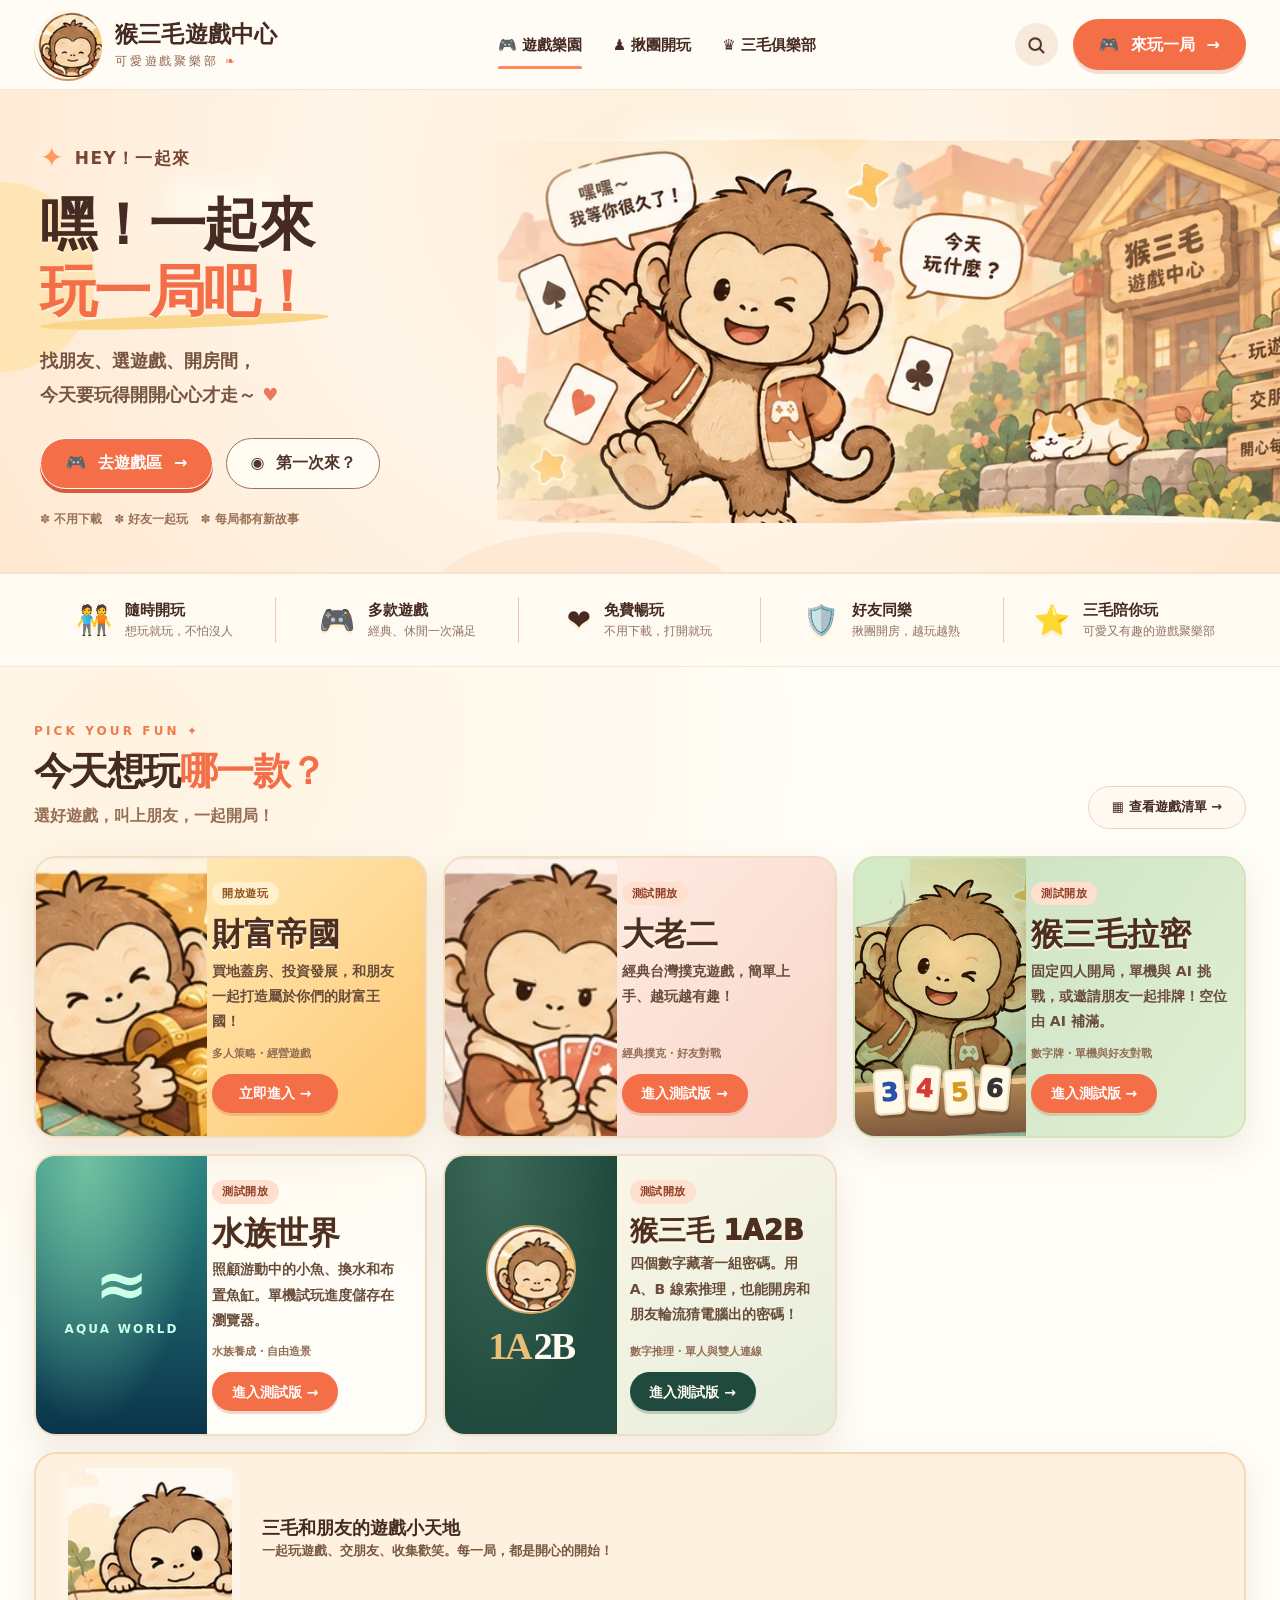
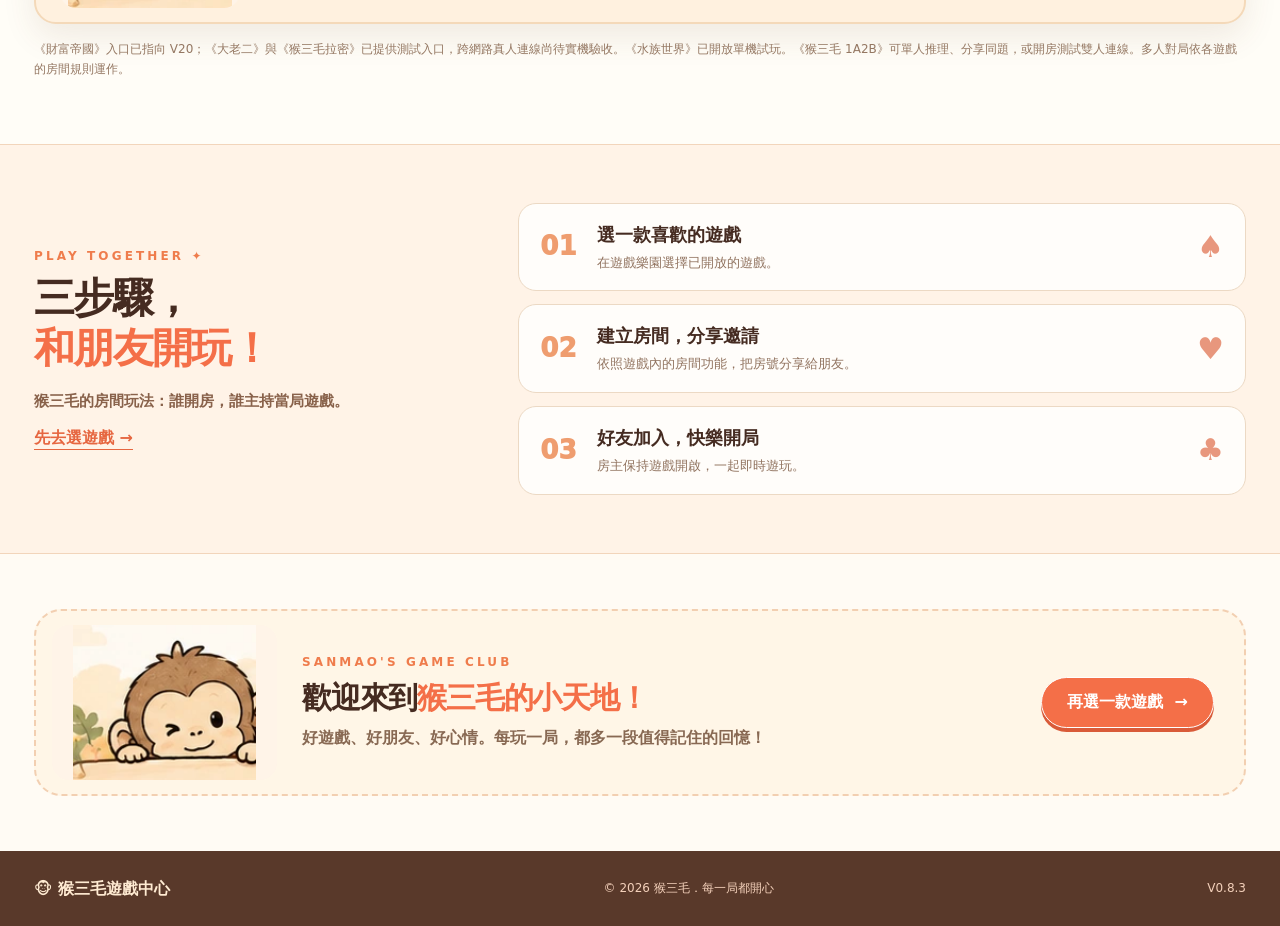
==== index.html @ 830554bf "Use one computer-generated puzzle for alternating 1A2B turns" ====
<!doctype html>
<html lang="zh-Hant">
<head>
<meta charset="utf-8">
<meta name="viewport" content="width=device-width, initial-scale=1, viewport-fit=cover">
<meta name="theme-color" content="#fff7eb">
<meta name="description" content="猴三毛遊戲中心：財富帝國、大老二、猴三毛拉密、水族世界、猴三毛 1A2B。選遊戲、揪朋友、開房間，一起玩得開心！">
<title>猴三毛遊戲中心｜嘿！一起來玩一局吧！</title>
<link rel="canonical" href="https://yiq1796.github.io/game-center/">
<meta property="og:type" content="website">
<meta property="og:title" content="猴三毛遊戲中心">
<meta property="og:description" content="猴三毛陪你玩財富帝國、大老二、拉密、水族世界和 1A2B。選遊戲、揪朋友、一起開玩！">
<meta name="application-name" content="猴三毛遊戲中心">
<!-- 猴三毛 V0.7.0：書籤、桌面捷徑與手機主畫面統一圖示 -->
<link rel="icon" href="./favicon.ico?v=070" sizes="any">
<link rel="icon" type="image/png" sizes="32x32" href="./assets/icons/favicon-32-v070.png">
<link rel="apple-touch-icon" sizes="180x180" href="./assets/icons/apple-touch-icon-v070.png">
<link rel="manifest" href="./site.webmanifest?v=070">
<meta name="apple-mobile-web-app-capable" content="yes">
<meta name="apple-mobile-web-app-title" content="猴三毛遊戲中心">
<meta name="mobile-web-app-capable" content="yes">
<link rel="stylesheet" href="./assets/site.css?v=083">


</head>
<body>
<a class="skip-link" href="#games">跳到遊戲區</a>
<header class="site-header" id="top">
  <div class="header-container">
    <a class="brand" href="#top" aria-label="猴三毛遊戲中心，回到頁首">
      <span class="brand-avatar"><img src="assets/mascot-logo.webp" alt="猴三毛微笑頭像" width="89" height="86"></span>
      <span class="brand-copy"><strong>猴三毛遊戲中心</strong><small>可愛遊戲聚樂部 <span aria-hidden="true">❧</span></small></span>
    </a>
    <nav class="main-nav" aria-label="主選單">
      <a class="nav-active" href="#games"><span aria-hidden="true">🎮</span> 遊戲樂園</a>
      <a href="#how"><span aria-hidden="true">♟</span> 揪團開玩</a>
      <a href="#club"><span aria-hidden="true">♛</span> 三毛俱樂部</a>
    </nav>
    <div class="header-actions">
      <button class="search-toggle" id="search-toggle" type="button" aria-label="搜尋遊戲" aria-expanded="false" aria-controls="search-panel"><svg viewBox="0 0 24 24" width="20" height="20" fill="none" stroke="currentColor" stroke-width="2.5" stroke-linecap="round"><circle cx="11" cy="11" r="7"/><path d="m16 16 5 5"/></svg></button>
      <a class="cta cta-header" href="#games"><span aria-hidden="true">🎮</span> 來玩一局 <span aria-hidden="true">→</span></a>
    </div>
  </div>
  <div id="search-panel" class="search-panel" hidden><label for="game-search">想找哪一款遊戲？</label><input id="game-search" type="search" placeholder="搜尋遊戲名稱，例如水族世界…" autocomplete="off"><button id="search-clear" type="button">清除</button></div>
</header>
<main>
  <section class="hero" aria-labelledby="hero-title">
    <div class="hero-cloud cloud-left" aria-hidden="true"></div><div class="hero-cloud cloud-right" aria-hidden="true"></div>
    <div class="page-container hero-inner">
      <div class="hero-copy">
        <p class="hero-eyebrow"><span class="hey-rays" aria-hidden="true">✦</span> HEY！一起來</p>
        <h1 id="hero-title">嘿！一起來<br><span>玩一局吧！</span></h1>
        <p class="hero-description">找朋友、選遊戲、開房間，<br>今天要玩得開開心心才走～ <span aria-hidden="true">♥</span></p>
        <div class="hero-buttons"><a class="cta cta-primary" href="#games"><span aria-hidden="true">🎮</span> 去遊戲區 <span aria-hidden="true">→</span></a><a class="cta cta-secondary" href="#how"><span aria-hidden="true">◉</span> 第一次來？</a></div>
        <p class="hero-note">✽ 不用下載　✽ 好友一起玩　✽ 每局都有新故事</p>
      </div>
      <div class="hero-art"><img src="assets/hero-clubhouse.webp" alt="猴三毛穿著自然的休閒外套，開心揮手邀請朋友玩遊戲；身旁有撲克牌、溫暖的遊戲村莊與貓咪" width="952" height="430" fetchpriority="high"></div>
    </div>
  </section>
  <section class="features" aria-label="猴三毛遊戲中心特色"><div class="page-container features-grid">
    <div class="feature"><span class="feature-icon">🧑‍🤝‍🧑</span><div><strong>隨時開玩</strong><small>想玩就玩，不怕沒人</small></div></div>
    <div class="feature"><span class="feature-icon">🎮</span><div><strong>多款遊戲</strong><small>經典、休閒一次滿足</small></div></div>
    <div class="feature"><span class="feature-icon">❤️</span><div><strong>免費暢玩</strong><small>不用下載，打開就玩</small></div></div>
    <div class="feature"><span class="feature-icon">🛡️</span><div><strong>好友同樂</strong><small>揪團開房，越玩越熟</small></div></div>
    <div class="feature"><span class="feature-icon">⭐</span><div><strong>三毛陪你玩</strong><small>可愛又有趣的遊戲聚樂部</small></div></div>
  </div></section>
  <section class="games-section" id="games" aria-labelledby="games-title"><div class="page-container">
    <div class="section-title-row"><div><p class="section-eyebrow">PICK YOUR FUN <span aria-hidden="true">✦</span></p><h2 id="games-title">今天想玩<span>哪一款？</span></h2><p class="section-caption">選好遊戲，叫上朋友，一起開局！</p></div><a class="outline-link" href="#game-list">▦ 查看遊戲清單 <span aria-hidden="true">→</span></a></div>
    <div class="game-grid" id="game-list" aria-live="polite"><p class="load-message">正在準備三毛的遊戲清單…</p></div>
    <p class="game-disclaimer">《財富帝國》入口已指向 V20；《大老二》與《猴三毛拉密》已提供測試入口，跨網路真人連線尚待實機驗收。《水族世界》已開放單機試玩。《猴三毛 1A2B》可單人推理、分享同題，或開房測試雙人連線。多人對局依各遊戲的房間規則運作。</p>
  </div></section>
  <section class="how-section" id="how" aria-labelledby="how-title"><div class="page-container how-wrap">
    <div class="how-lead"><p class="section-eyebrow">PLAY TOGETHER ✦</p><h2 id="how-title">三步驟，<br><span>和朋友開玩！</span></h2><p>猴三毛的房間玩法：誰開房，誰主持當局遊戲。</p><a class="text-link" href="#games">先去選遊戲 →</a></div>
    <ol class="steps"><li><span class="step-num">01</span><div><strong>選一款喜歡的遊戲</strong><p>在遊戲樂園選擇已開放的遊戲。</p></div><span aria-hidden="true">♠</span></li><li><span class="step-num">02</span><div><strong>建立房間，分享邀請</strong><p>依照遊戲內的房間功能，把房號分享給朋友。</p></div><span aria-hidden="true">♥</span></li><li><span class="step-num">03</span><div><strong>好友加入，快樂開局</strong><p>房主保持遊戲開啟，一起即時遊玩。</p></div><span aria-hidden="true">♣</span></li></ol>
  </div></section>
  <section class="club-section" id="club" aria-labelledby="club-title"><div class="page-container club-wrap"><img src="assets/club-welcome.webp" alt="猴三毛探出頭歡迎大家來遊戲中心" loading="lazy" width="172" height="146"><div><p class="section-eyebrow">SANMAO'S GAME CLUB</p><h2 id="club-title">歡迎來到<span>猴三毛的小天地！</span></h2><p>好遊戲、好朋友、好心情。每玩一局，都多一段值得記住的回憶！</p></div><a class="cta cta-primary" href="#games">再選一款遊戲 <span aria-hidden="true">→</span></a></div></section>
</main>
<footer class="footer"><div class="page-container footer-content"><a href="#top" class="footer-brand">🐵 猴三毛遊戲中心</a><small>© <span id="year">2026</span> 猴三毛．每一局都開心</small><small id="build-version">V0.8.3</small></div></footer>
<script defer src="./assets/games.js?v=085"></script>
<script defer src="./assets/site.js?v=083"></script>
</body></html>
---- assets/site.css ----
/* 猴三毛遊戲中心 V0.8.0 — 接受版視覺稿轉為真正可互動的網站 */
:root{--cream:#fff8ec;--paper:#fffbf5;--ink:#452b21;--brown:#724631;--orange:#f46f48;--peach:#ffc49a;--border:#eed8c1;--shadow:0 13px 33px rgba(106,65,39,.10)}
*,*::before,*::after{box-sizing:border-box}html{scroll-behavior:smooth;scroll-padding-top:94px}body{margin:0;color:var(--ink);background:var(--paper);font-family:system-ui,-apple-system,"Microsoft JhengHei","Noto Sans TC",sans-serif;line-height:1.6}button,input{font:inherit}button,a{-webkit-tap-highlight-color:transparent}a{color:inherit;text-decoration:none}img{max-width:100%;display:block}button{cursor:pointer}button:focus-visible,a:focus-visible,input:focus-visible{outline:3px solid #e47749;outline-offset:4px}p,h1,h2,h3{margin-top:0}.page-container{width:min(1370px,calc(100% - 68px));margin-inline:auto}.skip-link{position:fixed;z-index:99;top:-80px;left:16px;background:#fff;color:#222;padding:12px}.skip-link:focus{top:12px}
.site-header{position:sticky;top:0;z-index:20;background:rgba(255,251,245,.96);border-bottom:1px solid #f0e6d8;backdrop-filter:blur(10px)}.header-container{display:flex;align-items:center;justify-content:space-between;gap:22px;width:min(1370px,calc(100% - 68px));min-height:89px;margin:auto}.brand{display:flex;align-items:center;gap:13px;min-width:265px}.brand-avatar{width:68px;height:68px;display:grid;place-items:center;flex-shrink:0;border-radius:100%;background:#fff4de;overflow:hidden;box-shadow:0 2px 0 #cf9556}.brand-avatar img{width:100%;height:100%;object-fit:contain}.brand-copy{display:flex;flex-direction:column;line-height:1.2}.brand-copy strong{font-size:clamp(20px,1.8vw,28px);font-weight:900;letter-spacing:.01em;white-space:nowrap}.brand-copy small{font-size:12px;letter-spacing:.23em;color:#8f654c;margin-top:5px}.brand-copy small span{color:var(--orange)}.main-nav{display:flex;align-items:center;gap:clamp(12px,2.4vw,38px);margin-left:auto}.main-nav a{font-weight:800;font-size:15px;white-space:nowrap;padding:12px 0;position:relative}.main-nav a:hover{color:var(--orange)}.main-nav .nav-active::after{content:'';position:absolute;left:0;right:0;height:3px;background:#ff8a5b;bottom:0;border-radius:2px}.header-actions{display:flex;align-items:center;gap:15px;margin-left:auto}.search-toggle{display:grid;place-items:center;background:#f7e9dc;color:#533728;width:43px;height:43px;border:0;border-radius:100%}.search-toggle:hover{background:#efd6c0}.cta{display:inline-flex;align-items:center;justify-content:center;gap:12px;border:1px solid transparent;border-radius:100px;font-weight:850;white-space:nowrap;min-height:51px;transition:transform .18s,box-shadow .18s}.cta:hover,.game-entry:hover{transform:translateY(-2px)}.cta-header{background:var(--orange);color:#fff;padding:0 25px;box-shadow:0 4px 0 rgba(183,78,47,.17)}.search-panel{width:min(700px,calc(100% - 30px));margin:0 auto 14px;padding:12px 16px;border:1px solid var(--border);background:#fff;border-radius:20px;display:flex;gap:12px;align-items:center;box-shadow:var(--shadow)}.search-panel[hidden]{display:none}.search-panel label{font-weight:800;white-space:nowrap}.search-panel input{flex:1;min-width:0;border:1px solid #e9d0ba;border-radius:12px;padding:10px 12px}.search-panel button{background:#fcebd8;border:0;padding:11px;border-radius:12px}
.hero{position:relative;isolation:isolate;overflow:hidden;background:radial-gradient(circle at 50% 20%,#fff0db 0,#fff5e8 42%,#ffe8d1 100%);border-bottom:2px solid #f9e3ca}.hero::before{position:absolute;content:'';width:190px;height:190px;border-radius:50%;left:-95px;top:92px;background:#ffe2a4;opacity:.65}.hero::after{position:absolute;content:'';width:320px;height:150px;bottom:-110px;left:33%;border-radius:50%;background:#f5caa4;opacity:.25}.hero-cloud{position:absolute;background:#fffdf4;opacity:.6;border-radius:40px;z-index:-1}.cloud-left{width:120px;height:40px;left:13%;top:90px;filter:blur(8px)}.cloud-right{width:170px;height:60px;right:38%;top:35px;filter:blur(12px)}.hero-inner{display:grid;grid-template-columns:43% 57%;min-height:466px;align-items:center}.hero-copy{position:relative;z-index:3;padding:46px 0 43px 6px}.hero-eyebrow{display:flex;align-items:center;gap:10px;font-weight:850;font-size:17px;color:#784734;letter-spacing:.08em;margin:0 0 10px}.hey-rays{font-size:28px;color:#ff9a5c}.hero h1{font-size:clamp(49px,4.45vw,77px);font-weight:950;line-height:1.18;letter-spacing:-.045em;margin:0 0 19px;text-shadow:0 2px 0 rgba(255,255,255,.45);white-space:nowrap}.hero h1 span{color:var(--orange);position:relative}.hero h1 span::after{content:'';position:absolute;left:0;right:-6%;height:13px;bottom:-4px;background:#f9d68a;transform:rotate(-2deg);border-radius:50%;z-index:-1}.hero-description{color:#775540;font-size:18px;font-weight:750;line-height:1.9;margin:0 0 25px}.hero-description span{color:#ec795b}.hero-buttons{display:flex;flex-wrap:wrap;gap:13px}.cta-primary{background:var(--orange);border-color:#fff;color:#fff;padding:0 25px;box-shadow:0 4px 0 #d95b39}.cta-secondary{background:rgba(255,254,248,.85);border:1.8px solid #9d7357;color:#50362d;padding:0 23px}.hero-note{font-size:12px;font-weight:700;color:#987256;margin:21px 0 0}.hero-art{display:flex;align-items:center;justify-content:center;width:calc(100% + 158px);margin-left:-58px;align-self:stretch;overflow:visible}.hero-art img{width:100%;height:auto;max-height:465px;object-fit:contain;filter:drop-shadow(0 8px 12px rgba(126,83,52,.03));-webkit-mask-image:radial-gradient(ellipse 77% 92% at 56% 53%,#000 62%,transparent 100%);mask-image:radial-gradient(ellipse 77% 92% at 56% 53%,#000 62%,transparent 100%)}
.features{position:relative;background:#fffaf2;border-bottom:1px solid #f4e8d8}.features-grid{display:grid;grid-template-columns:repeat(5,1fr);padding:23px 0}.feature{display:flex;align-items:center;justify-content:center;gap:13px;border-right:1px solid #edc9af;min-width:0;padding:0 10px}.feature:last-child{border-right:0}.feature-icon{font-size:29px;filter:drop-shadow(0 3px 0 #fff0d5)}.feature strong,.feature small{display:block}.feature strong{font-size:15px;font-weight:900;white-space:nowrap}.feature small{font-size:12px;color:#907360;white-space:nowrap}
.games-section{background:radial-gradient(ellipse at 10% 7%,#fff3e0,transparent 42%),#fffdf7;padding:55px 0 65px}.section-title-row{display:flex;align-items:flex-end;justify-content:space-between;margin-bottom:27px;gap:20px}.section-eyebrow{font-size:12px;font-weight:900;color:#ef7c4c;letter-spacing:.26em;margin:0 0 7px}.section-title-row h2,.how-lead h2,.club-wrap h2{font-size:clamp(31px,3vw,48px);line-height:1.22;letter-spacing:-.04em;margin:0;font-weight:950}.section-title-row h2 span,.how-lead h2 span,.club-wrap h2 span{color:var(--orange)}.section-caption{color:#956e54;font-weight:700;margin:8px 0 0}.outline-link{padding:10px 23px;border:1px solid #efd4ba;background:#fff9f2;border-radius:100px;font-size:13px;font-weight:800;flex-shrink:0}.outline-link:hover{background:#ffe6ce}.game-grid{display:grid;grid-template-columns:minmax(0,1.15fr) minmax(0,1.15fr) minmax(240px,.75fr);gap:16px;align-items:stretch}.game-card{display:grid;grid-template-columns:44% 56%;min-height:261px;overflow:hidden;border-radius:22px;border:2px solid #f1ddc1;box-shadow:var(--shadow);transition:transform .2s}.game-card:hover{transform:translateY(-4px)}.game-wealth-empire{background:linear-gradient(135deg,#fff2c8 0,#ffc873 100%)}.game-big-two{background:linear-gradient(130deg,#fff3ec,#f9d5c8)}.game-card-visual{min-width:0;overflow:hidden;display:flex;align-items:stretch}.game-illustration{width:100%;height:100%;min-height:258px;object-fit:cover;object-position:center}.game-card-detail{display:flex;align-items:flex-start;flex-direction:column;padding:24px 18px 23px 5px;min-width:0}.status-label{display:inline-block;padding:3px 10px;border-radius:100px;font-size:11px;font-weight:900;letter-spacing:.05em}.status-open{background:#fff1ce;color:#90521d}.status-beta{background:#ffe0ce;color:#8e3d24}.status-soon{background:#e8d7d3;color:#715852}.game-card h3{font-size:clamp(28px,2.5vw,40px);line-height:1.3;color:#4c2f20;font-weight:950;margin:9px 0 3px;white-space:nowrap;text-shadow:0 2px 0 #fff5e0}.game-description{font-size:14px;font-weight:700;color:#694d3b;margin:0 0 10px;line-height:1.8}.game-category{color:#926e55;font-size:11px;font-weight:800;margin-top:auto;margin-bottom:12px}.game-entry{display:inline-flex;align-items:center;justify-content:center;min-width:126px;min-height:39px;border-radius:100px;background:var(--orange);color:white;font-size:14px;font-weight:900;padding:7px 16px;box-shadow:0 3px 0 rgba(193,86,47,.22);transition:transform .18s}.game-entry.disabled{background:#b9aaa7;color:#fff;box-shadow:none;cursor:not-allowed}.welcome-card{background:#fff1df;border-radius:22px;border:2px solid #f4d9b9;padding:10px 14px 18px;display:flex;flex-direction:column;align-items:center;text-align:center;min-width:0;box-shadow:var(--shadow)}.welcome-card-art{width:100%;height:154px;object-fit:contain;object-position:center bottom;background:#fff4e8;border-radius:16px}.welcome-card h3{font-size:18px;line-height:1.4;margin:10px 0 6px}.welcome-card p{color:#785941;font-size:13px;font-weight:700;margin:0}.game-disclaimer{font-size:12px;color:#947762;margin:16px 0 0}.empty-message,.load-message{grid-column:1/-1;background:#fff8ec;padding:30px;text-align:center;border-radius:20px}
.how-section{background:#fff3e7;padding:58px 0;border-top:1px solid #f2d5bb;border-bottom:1px solid #f2d5bb}.how-wrap{display:grid;grid-template-columns:36% 1fr;gap:48px;align-items:center}.how-lead h2{font-size:41px}.how-lead>p:not(.section-eyebrow){color:#89624b;font-size:15px;font-weight:700;margin:16px 0 12px}.text-link{font-weight:900;color:#e66640;text-decoration:underline;text-underline-offset:6px}.steps{padding:0;margin:0;list-style:none;display:grid;gap:13px}.steps li{background:#fffdfa;display:flex;align-items:center;gap:20px;padding:17px 21px;border:1px solid #ecd9c4;border-radius:18px}.steps li>span:last-child{margin-left:auto;color:#e8977d;font-size:30px}.step-num{font-size:26px;font-weight:950;color:#ef9d6f}.steps strong{font-size:18px}.steps p{color:#91735f;margin:3px 0 0;font-size:13px}
.club-section{background:#fffbf4;padding:55px 0}.club-wrap{display:grid;grid-template-columns:225px 1fr auto;gap:25px;align-items:center;border:2px dashed #f2cfb1;border-radius:27px;background:#fff6e7;padding:14px 30px 14px 16px}.club-wrap img{width:225px;height:155px;object-fit:contain;background:#fff4e8;border-radius:17px}.club-wrap h2{font-size:30px}.club-wrap p:last-child{color:#886953;margin:9px 0 0;font-weight:650}.footer{background:#59392a;color:#ffebd2;padding:25px 0}.footer-content{display:flex;justify-content:space-between;align-items:center;gap:14px}.footer-brand{font-weight:900}.footer small{font-size:12px;color:#f3d0ba}

/* V0.8.1：拉密完整插畫入口。停用縮小猴頭，維持與前兩張遊戲卡片一致的構圖。 */
.game-grid{grid-template-columns:repeat(3,minmax(0,1fr))}
.game-rummikub{background:linear-gradient(125deg,#c7dfbe,#e2f0d6);border-color:#d3e3ba}
.game-rummikub .game-card-detail{padding-right:15px}
.rummikub-showcase{position:relative;isolation:isolate;width:100%;min-height:258px;height:100%;overflow:hidden;background:radial-gradient(circle at 55% 35%,#fff8d8,transparent 60%),linear-gradient(146deg,#d1ebc5,#94bfad)}
.rummikub-showcase::before{content:'';position:absolute;inset:0;background:repeating-radial-gradient(circle at 5% 93%,transparent 0 30px,#fffae72c 31px 32px);pointer-events:none}
.rummikub-character{position:absolute;width:610px;height:auto;max-width:none;left:-93px;top:0;filter:drop-shadow(1px 5px 3px #5b635b3b);mix-blend-mode:multiply;-webkit-mask-image:radial-gradient(ellipse 50% 76% at 33% 50%,#000 57%,transparent 100%);mask-image:radial-gradient(ellipse 50% 76% at 33% 50%,#000 57%,transparent 100%)}
.rummikub-showcase::after{content:'';position:absolute;z-index:4;left:0;top:0;width:55px;height:69px;background:radial-gradient(ellipse at 0 0,#d1ebc5 20%,#d6eac8 60%,transparent 100%);pointer-events:none}
.rummikub-board{position:absolute;z-index:3;bottom:0;left:-8%;width:120%;height:54px;display:flex;align-items:center;justify-content:center;background:linear-gradient(#ad8252,#7b573c);border-top:6px solid #edc58f;box-shadow:0 -3px 0 #fff8df5a,0 0 18px #58462850;transform:rotate(-3deg);transform-origin:center bottom}
.rummikub-rail{display:flex;gap:4px;transform:translateY(-20px) rotate(3deg)}
.rummikub-tile{display:grid;place-items:center;width:31px;height:46px;background:#fff9e7;border:2px solid #eddbba;border-radius:6px;color:#2851aa;font-weight:950;font-size:25px;line-height:1;box-shadow:1px 3px 1px #48332265;transform:rotate(-4deg)}
.rummikub-tile:nth-child(even){transform:rotate(5deg) translateY(-4px)}
.tile-red{color:#d53c36}.tile-yellow{color:#d59a20}.tile-black{color:#333}
.welcome-card{grid-column:1/-1;display:grid;grid-template-columns:180px minmax(0,1fr);grid-template-rows:auto auto;text-align:left;align-items:center;gap:0 22px;padding:14px 24px}
.welcome-card-art{grid-row:1/3;width:180px;height:140px}
.welcome-card h3{align-self:end;margin:0}.welcome-card p{align-self:start;margin:0}
@media(max-width:1250px){.header-container{gap:15px}.main-nav{gap:18px}.brand{min-width:0}.brand-copy strong{font-size:22px}.hero h1{font-size:clamp(47px,4.6vw,64px)}.game-grid{grid-template-columns:1fr 1fr}.game-rummikub{grid-column:1/-1;grid-template-columns:42% 58%}.welcome-card{grid-column:1/-1;display:grid;grid-template-columns:200px 1fr;gap:8px 20px;text-align:left;align-items:center}.welcome-card-art{grid-row:span 2}.welcome-card p{margin-top:-55px;align-self:end}.game-card-detail{padding-right:12px}.game-card h3{font-size:34px}}
@media(max-width:890px){.rummikub-showcase{min-height:220px}.page-container,.header-container{width:min(100% - 32px,690px)}.header-container{min-height:78px}.brand-avatar{width:54px;height:54px}.brand-copy strong{font-size:19px}.brand-copy small{font-size:10px;letter-spacing:.1em}.main-nav{display:none}.cta-header{padding:0 15px;min-height:42px;font-size:13px}.search-toggle{width:38px;height:38px}.header-actions{gap:8px}.hero-inner{grid-template-columns:1fr;min-height:0}.hero-copy{padding:45px 0 5px;z-index:2}.hero h1{font-size:clamp(44px,8vw,63px)}.hero-art{margin:0 auto;width:100%;max-width:730px}.hero-art img{max-height:none}.features-grid{grid-template-columns:repeat(3,1fr);row-gap:18px}.feature:nth-child(3){border-right:0}.feature:nth-child(n+4){display:none}.game-grid{grid-template-columns:1fr 1fr}.game-card{grid-template-columns:1fr;min-height:0}.game-card-visual{height:220px}.game-illustration{min-height:0;height:220px;object-position:center 36%}.game-card-detail{padding:18px 22px 20px;min-height:224px}.game-category{margin-top:auto}.welcome-card{grid-template-columns:160px 1fr}.welcome-card-art{width:160px}.how-wrap{grid-template-columns:1fr;gap:28px}.how-lead h2{font-size:37px}.club-wrap{grid-template-columns:140px 1fr;gap:16px}.club-wrap img{width:140px;height:142px;object-fit:contain}.club-wrap>.cta{grid-column:1/-1;justify-self:start}}
@media(max-width:560px){html{scroll-padding-top:76px}.page-container,.header-container{width:calc(100% - 30px)}.header-container{min-height:69px;gap:6px}.brand{gap:6px}.brand-avatar{width:47px;height:47px}.brand-copy strong{font-size:17px}.brand-copy small{font-size:9px}.search-toggle{width:33px;height:33px}.cta-header{font-size:0;min-height:38px;padding:0 12px;gap:0}.cta-header span{font-size:20px}.cta-header span:last-child{display:none}.search-panel{flex-wrap:wrap}.search-panel label{width:100%}.hero-copy{padding:34px 0 5px}.hero-eyebrow{font-size:14px}.hero h1{font-size:clamp(37px,9vw,48px);line-height:1.19}.hero-description{font-size:15px;line-height:1.8;margin-bottom:17px}.hero-buttons{gap:8px}.hero-buttons .cta{font-size:13px;min-height:44px;padding:0 15px}.hero-note{font-size:10px;margin-top:14px}.hero-art{width:calc(100% + 30px);margin-left:-15px}.hero-art img{-webkit-mask-image:none;mask-image:none}.features-grid{grid-template-columns:repeat(2,1fr);padding:15px 0;row-gap:14px}.feature{justify-content:flex-start;gap:9px;padding:0 7px}.feature:nth-child(2){border-right:0}.feature:nth-child(3){display:none}.feature:nth-child(4){display:flex}.feature-icon{font-size:23px}.feature strong{font-size:12px}.feature small{font-size:10px;white-space:normal}.games-section{padding:37px 0 42px}.section-title-row{align-items:start;gap:12px}.section-title-row h2{font-size:32px}.section-caption{font-size:12px}.outline-link{font-size:0;padding:10px 12px;align-self:center}.outline-link span{font-size:16px}.game-grid{grid-template-columns:1fr;gap:14px}.game-rummikub{grid-column:auto;grid-template-columns:39% 61%}.rummikub-showcase{min-height:218px}.rummikub-character{width:480px;left:-79px;top:0}.rummikub-showcase::after{width:33px;height:48px}.rummikub-board{height:46px}.rummikub-rail{gap:1px;transform:translateY(-17px) rotate(3deg)}.rummikub-tile{width:25px;height:35px;font-size:21px}.game-card{grid-template-columns:39% 61%;min-height:218px}.game-card-visual{height:auto}.game-illustration{height:100%;min-height:218px;object-position:center}.game-card-detail{padding:13px 13px 14px 6px;min-height:218px}.game-card h3{font-size:29px;margin:7px 0 2px}.game-description{font-size:12px;line-height:1.6}.game-category{font-size:10px;margin:5px 0 8px}.game-entry{font-size:12px;min-height:35px;min-width:106px}.welcome-card{grid-column:auto;grid-template-columns:116px 1fr;padding:10px;gap:8px 13px}.welcome-card-art{width:116px;height:122px}.welcome-card h3{font-size:16px;margin:0}.welcome-card p{font-size:12px;margin:0;align-self:start}.how-section{padding:40px 0}.how-lead h2{font-size:31px}.steps li{padding:11px;gap:13px}.steps strong{font-size:14px}.steps p{font-size:12px}.step-num{font-size:21px}.club-section{padding:35px 0}.club-wrap{grid-template-columns:105px 1fr;padding:10px}.club-wrap img{width:105px;height:125px}.club-wrap h2{font-size:22px}.club-wrap p:last-child{font-size:12px}.club-wrap .cta{font-size:12px;min-height:38px}.footer-content{flex-wrap:wrap}.footer small{font-size:10px}}
@media(max-width:350px){.brand-copy strong{font-size:15px}.brand-avatar{width:42px;height:42px}.hero h1{font-size:35px}.game-card{grid-template-columns:36% 64%}.game-card-detail{padding-right:8px}.game-description{font-size:11px}.game-card h3{font-size:26px}}
@media(prefers-reduced-motion:reduce){html{scroll-behavior:auto}*,*::before,*::after{transition:none!important;animation:none!important}}

/* Aqua World trial card */
.aqua-world-showcase{display:grid;align-content:center;justify-items:center;gap:4px;width:100%;padding:10px;color:#cbffe8;text-align:center;background:radial-gradient(ellipse at 30% 0%,#71c1a0,transparent 68%),linear-gradient(#2d8883,#0a344b)}
.aqua-world-showcase span{font-size:clamp(44px,5vw,74px);line-height:1;font-weight:700}
.aqua-world-showcase small{font-size:clamp(9px,1vw,12px);letter-spacing:.18em;font-weight:800}

.game-one-a-two-b { background: linear-gradient(145deg, #fff9eb, #e6eddb); }
.game-one-a-two-b h3 { white-space: normal; font-size: clamp(23px, 2.15vw, 32px); }
.game-one-a-two-b .game-card-detail { padding-left: 13px; }
.game-one-a-two-b .game-entry { color: #fffaf0; background: #214a3e; box-shadow: 0 3px 0 #15352c35; }
.one-a-two-b-showcase {
  width: 100%;
  display: grid;
  align-content: center;
  justify-items: center;
  gap: 13px;
  padding: 12px 6px;
  background: radial-gradient(ellipse at 30% 0%, #3d6a59, transparent 70%), #214a3e;
}
.one-a-two-b-showcase img {
  width: clamp(62px, 7vw, 94px);
  height: auto;
  aspect-ratio: 1;
  object-fit: contain;
  border-radius: 50%;
  border: 2px solid #d5a96a;
  background: #fff2d7;
}
.one-a-two-b-mark { display: flex; gap: 3px; color: #fffaf0; font: 800 clamp(24px, 3vw, 44px)/1 Georgia, serif; letter-spacing: -.06em; }
.one-a-two-b-mark span:first-child { color: #e8bf79; }
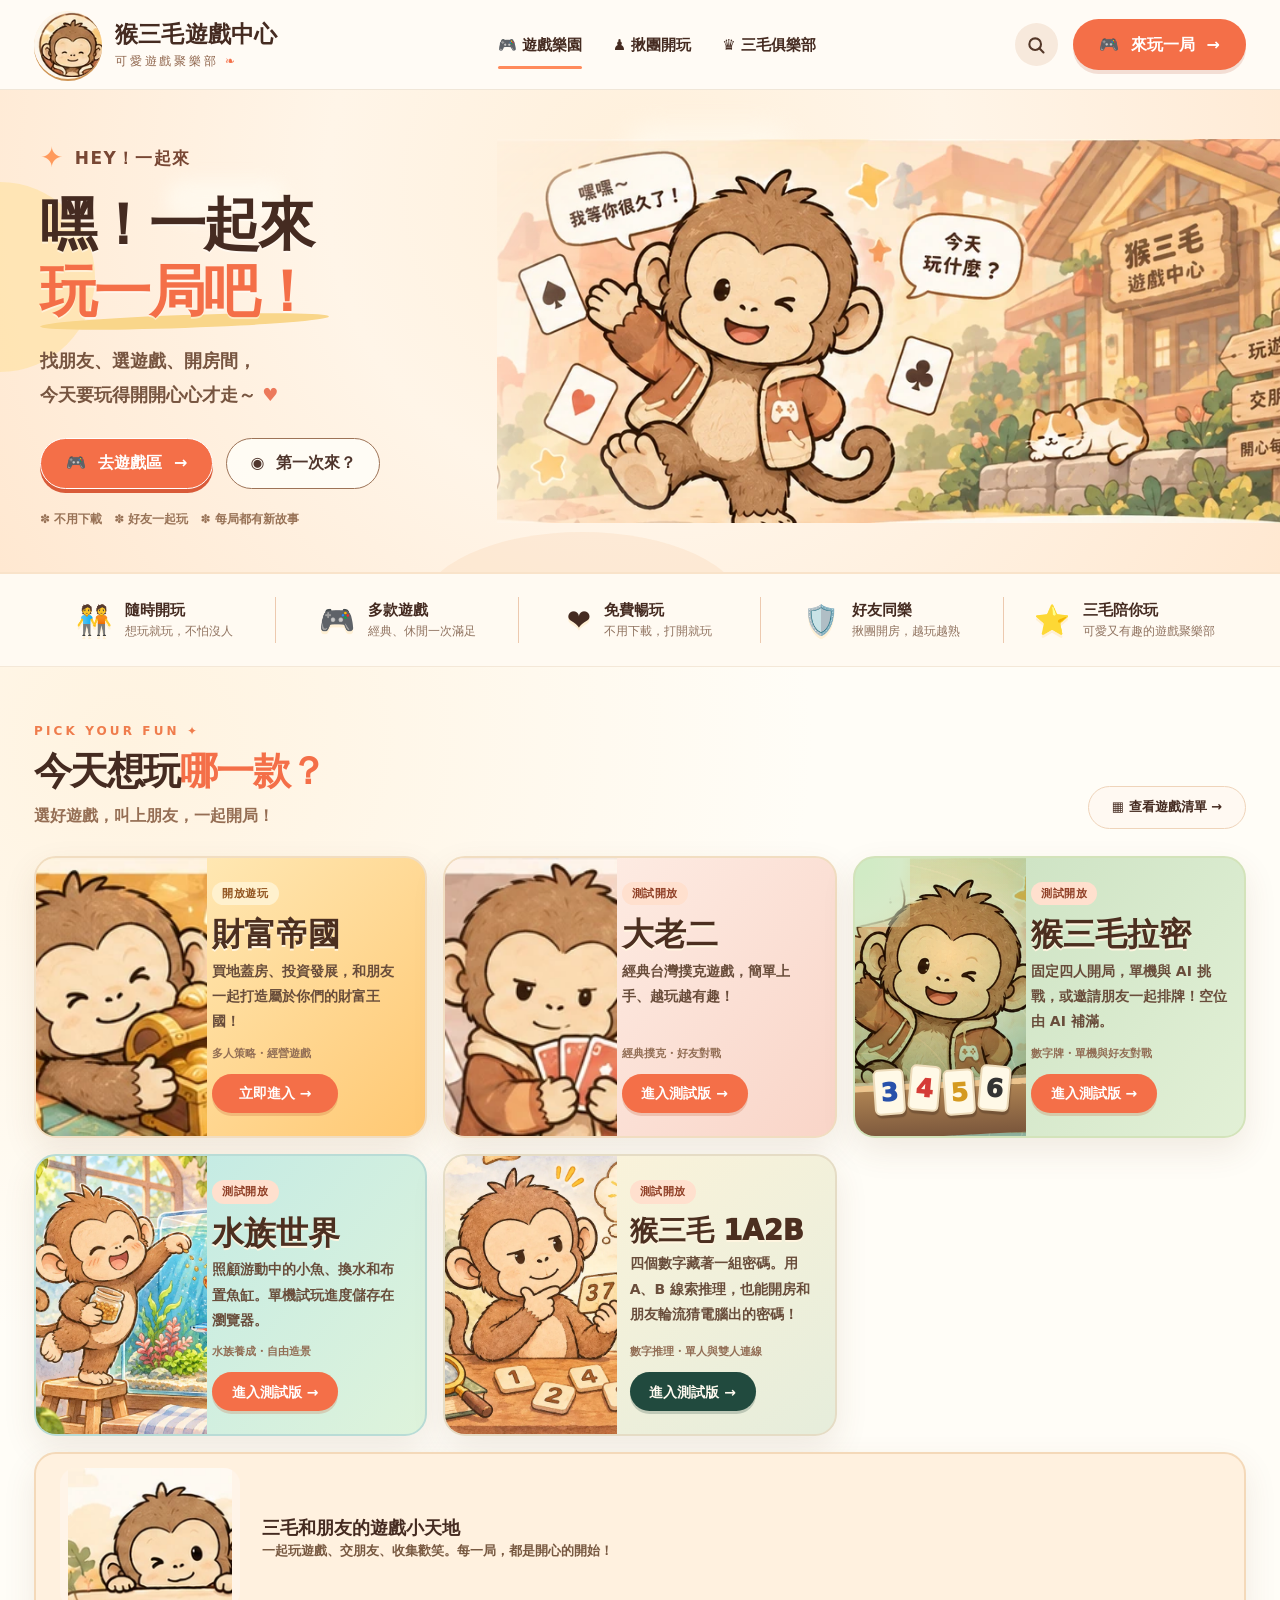
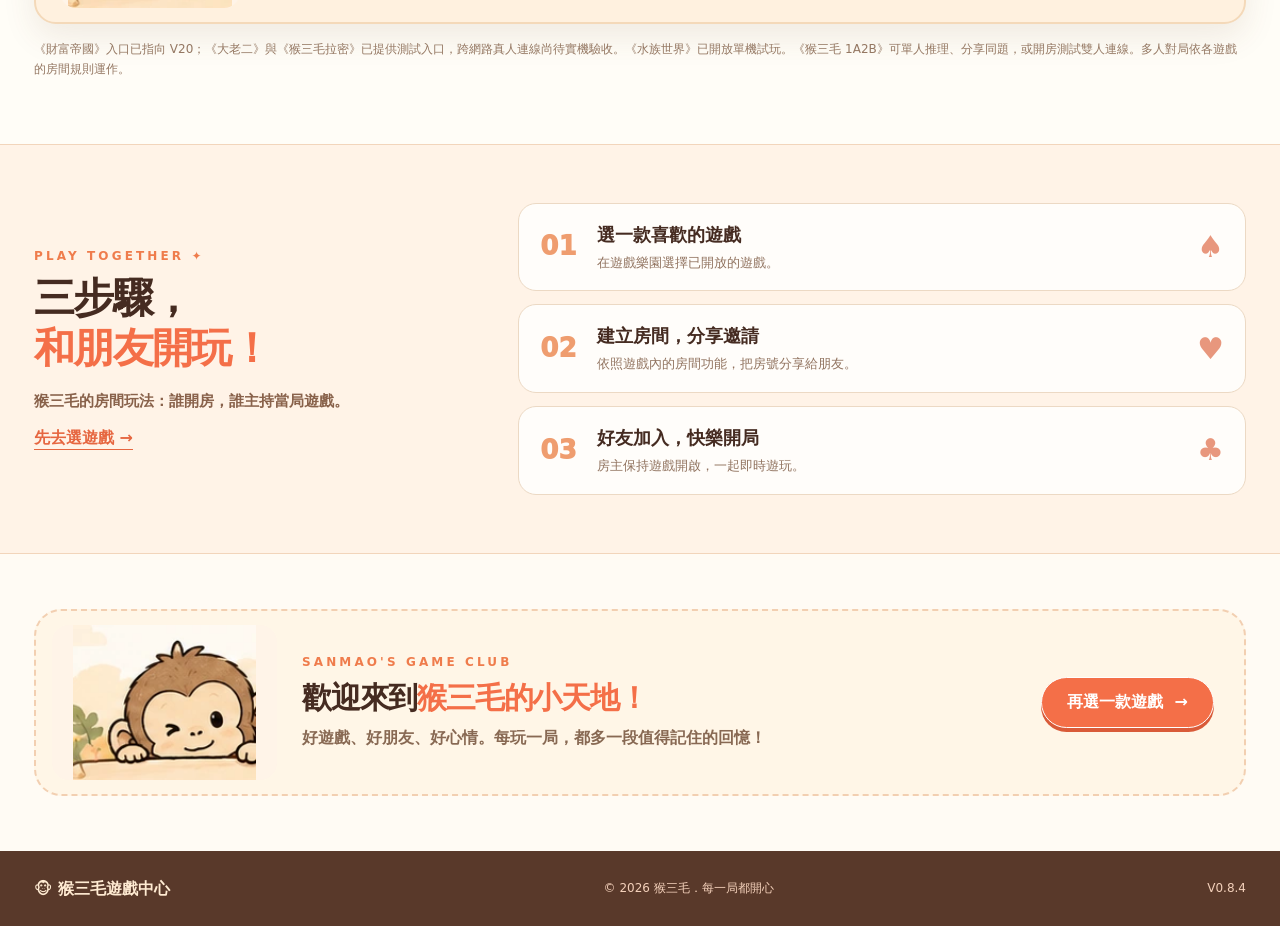
==== commit df2e0e8f: "feat(portal): replace 1A2B and Aquarium placeholders with Sanmao illustrated covers V0.8.4" ====
--- a/index.html
+++ b/index.html
@@ -19,7 +19,7 @@
 <meta name="apple-mobile-web-app-capable" content="yes">
 <meta name="apple-mobile-web-app-title" content="猴三毛遊戲中心">
 <meta name="mobile-web-app-capable" content="yes">
-<link rel="stylesheet" href="./assets/site.css?v=083">
+<link rel="stylesheet" href="./assets/site.css?v=084">
 
 
 </head>
@@ -75,7 +75,7 @@
   </div></section>
   <section class="club-section" id="club" aria-labelledby="club-title"><div class="page-container club-wrap"><img src="assets/club-welcome.webp" alt="猴三毛探出頭歡迎大家來遊戲中心" loading="lazy" width="172" height="146"><div><p class="section-eyebrow">SANMAO'S GAME CLUB</p><h2 id="club-title">歡迎來到<span>猴三毛的小天地！</span></h2><p>好遊戲、好朋友、好心情。每玩一局，都多一段值得記住的回憶！</p></div><a class="cta cta-primary" href="#games">再選一款遊戲 <span aria-hidden="true">→</span></a></div></section>
 </main>
-<footer class="footer"><div class="page-container footer-content"><a href="#top" class="footer-brand">🐵 猴三毛遊戲中心</a><small>© <span id="year">2026</span> 猴三毛．每一局都開心</small><small id="build-version">V0.8.3</small></div></footer>
-<script defer src="./assets/games.js?v=085"></script>
-<script defer src="./assets/site.js?v=083"></script>
+<footer class="footer"><div class="page-container footer-content"><a href="#top" class="footer-brand">🐵 猴三毛遊戲中心</a><small>© <span id="year">2026</span> 猴三毛．每一局都開心</small><small id="build-version">V0.8.4</small></div></footer>
+<script defer src="./assets/games.js?v=084"></script>
+<script defer src="./assets/site.js?v=084"></script>
 </body></html>
--- a/assets/site.css
+++ b/assets/site.css
@@ -1,4 +1,4 @@
-/* 猴三毛遊戲中心 V0.8.0 — 接受版視覺稿轉為真正可互動的網站 */
+/* 猴三毛遊戲中心 V0.8.4 — 接受版視覺稿轉為真正可互動的網站 */
 :root{--cream:#fff8ec;--paper:#fffbf5;--ink:#452b21;--brown:#724631;--orange:#f46f48;--peach:#ffc49a;--border:#eed8c1;--shadow:0 13px 33px rgba(106,65,39,.10)}
 *,*::before,*::after{box-sizing:border-box}html{scroll-behavior:smooth;scroll-padding-top:94px}body{margin:0;color:var(--ink);background:var(--paper);font-family:system-ui,-apple-system,"Microsoft JhengHei","Noto Sans TC",sans-serif;line-height:1.6}button,input{font:inherit}button,a{-webkit-tap-highlight-color:transparent}a{color:inherit;text-decoration:none}img{max-width:100%;display:block}button{cursor:pointer}button:focus-visible,a:focus-visible,input:focus-visible{outline:3px solid #e47749;outline-offset:4px}p,h1,h2,h3{margin-top:0}.page-container{width:min(1370px,calc(100% - 68px));margin-inline:auto}.skip-link{position:fixed;z-index:99;top:-80px;left:16px;background:#fff;color:#222;padding:12px}.skip-link:focus{top:12px}
 .site-header{position:sticky;top:0;z-index:20;background:rgba(255,251,245,.96);border-bottom:1px solid #f0e6d8;backdrop-filter:blur(10px)}.header-container{display:flex;align-items:center;justify-content:space-between;gap:22px;width:min(1370px,calc(100% - 68px));min-height:89px;margin:auto}.brand{display:flex;align-items:center;gap:13px;min-width:265px}.brand-avatar{width:68px;height:68px;display:grid;place-items:center;flex-shrink:0;border-radius:100%;background:#fff4de;overflow:hidden;box-shadow:0 2px 0 #cf9556}.brand-avatar img{width:100%;height:100%;object-fit:contain}.brand-copy{display:flex;flex-direction:column;line-height:1.2}.brand-copy strong{font-size:clamp(20px,1.8vw,28px);font-weight:900;letter-spacing:.01em;white-space:nowrap}.brand-copy small{font-size:12px;letter-spacing:.23em;color:#8f654c;margin-top:5px}.brand-copy small span{color:var(--orange)}.main-nav{display:flex;align-items:center;gap:clamp(12px,2.4vw,38px);margin-left:auto}.main-nav a{font-weight:800;font-size:15px;white-space:nowrap;padding:12px 0;position:relative}.main-nav a:hover{color:var(--orange)}.main-nav .nav-active::after{content:'';position:absolute;left:0;right:0;height:3px;background:#ff8a5b;bottom:0;border-radius:2px}.header-actions{display:flex;align-items:center;gap:15px;margin-left:auto}.search-toggle{display:grid;place-items:center;background:#f7e9dc;color:#533728;width:43px;height:43px;border:0;border-radius:100%}.search-toggle:hover{background:#efd6c0}.cta{display:inline-flex;align-items:center;justify-content:center;gap:12px;border:1px solid transparent;border-radius:100px;font-weight:850;white-space:nowrap;min-height:51px;transition:transform .18s,box-shadow .18s}.cta:hover,.game-entry:hover{transform:translateY(-2px)}.cta-header{background:var(--orange);color:#fff;padding:0 25px;box-shadow:0 4px 0 rgba(183,78,47,.17)}.search-panel{width:min(700px,calc(100% - 30px));margin:0 auto 14px;padding:12px 16px;border:1px solid var(--border);background:#fff;border-radius:20px;display:flex;gap:12px;align-items:center;box-shadow:var(--shadow)}.search-panel[hidden]{display:none}.search-panel label{font-weight:800;white-space:nowrap}.search-panel input{flex:1;min-width:0;border:1px solid #e9d0ba;border-radius:12px;padding:10px 12px}.search-panel button{background:#fcebd8;border:0;padding:11px;border-radius:12px}
@@ -30,32 +30,11 @@
 @media(max-width:350px){.brand-copy strong{font-size:15px}.brand-avatar{width:42px;height:42px}.hero h1{font-size:35px}.game-card{grid-template-columns:36% 64%}.game-card-detail{padding-right:8px}.game-description{font-size:11px}.game-card h3{font-size:26px}}
 @media(prefers-reduced-motion:reduce){html{scroll-behavior:auto}*,*::before,*::after{transition:none!important;animation:none!important}}
 
-/* Aqua World trial card */
-.aqua-world-showcase{display:grid;align-content:center;justify-items:center;gap:4px;width:100%;padding:10px;color:#cbffe8;text-align:center;background:radial-gradient(ellipse at 30% 0%,#71c1a0,transparent 68%),linear-gradient(#2d8883,#0a344b)}
-.aqua-world-showcase span{font-size:clamp(44px,5vw,74px);line-height:1;font-weight:700}
-.aqua-world-showcase small{font-size:clamp(9px,1vw,12px);letter-spacing:.18em;font-weight:800}
-
-.game-one-a-two-b { background: linear-gradient(145deg, #fff9eb, #e6eddb); }
-.game-one-a-two-b h3 { white-space: normal; font-size: clamp(23px, 2.15vw, 32px); }
-.game-one-a-two-b .game-card-detail { padding-left: 13px; }
-.game-one-a-two-b .game-entry { color: #fffaf0; background: #214a3e; box-shadow: 0 3px 0 #15352c35; }
-.one-a-two-b-showcase {
-  width: 100%;
-  display: grid;
-  align-content: center;
-  justify-items: center;
-  gap: 13px;
-  padding: 12px 6px;
-  background: radial-gradient(ellipse at 30% 0%, #3d6a59, transparent 70%), #214a3e;
-}
-.one-a-two-b-showcase img {
-  width: clamp(62px, 7vw, 94px);
-  height: auto;
-  aspect-ratio: 1;
-  object-fit: contain;
-  border-radius: 50%;
-  border: 2px solid #d5a96a;
-  background: #fff2d7;
-}
-.one-a-two-b-mark { display: flex; gap: 3px; color: #fffaf0; font: 800 clamp(24px, 3vw, 44px)/1 Georgia, serif; letter-spacing: -.06em; }
-.one-a-two-b-mark span:first-child { color: #e8bf79; }
+/* V0.8.4：兩款遊戲只使用一個猴三毛插畫 render source。 */
+.game-aqua-world{background:linear-gradient(130deg,#bce8e7,#def3db);border-color:#b9dcd6}
+.game-one-a-two-b{background:linear-gradient(145deg,#fff4da,#e6eddb);border-color:#e5dcc5}
+.game-one-a-two-b h3{white-space:normal;font-size:clamp(23px,2.15vw,32px)}
+.game-one-a-two-b .game-card-detail{padding-left:13px}
+.game-one-a-two-b .game-entry{color:#fffaf0;background:#214a3e;box-shadow:0 3px 0 #15352c35}
+.game-aqua-world .game-illustration,.game-one-a-two-b .game-illustration{object-position:center center}
+@media(max-width:890px){.game-aqua-world .game-illustration,.game-one-a-two-b .game-illustration{object-position:center 43%}}
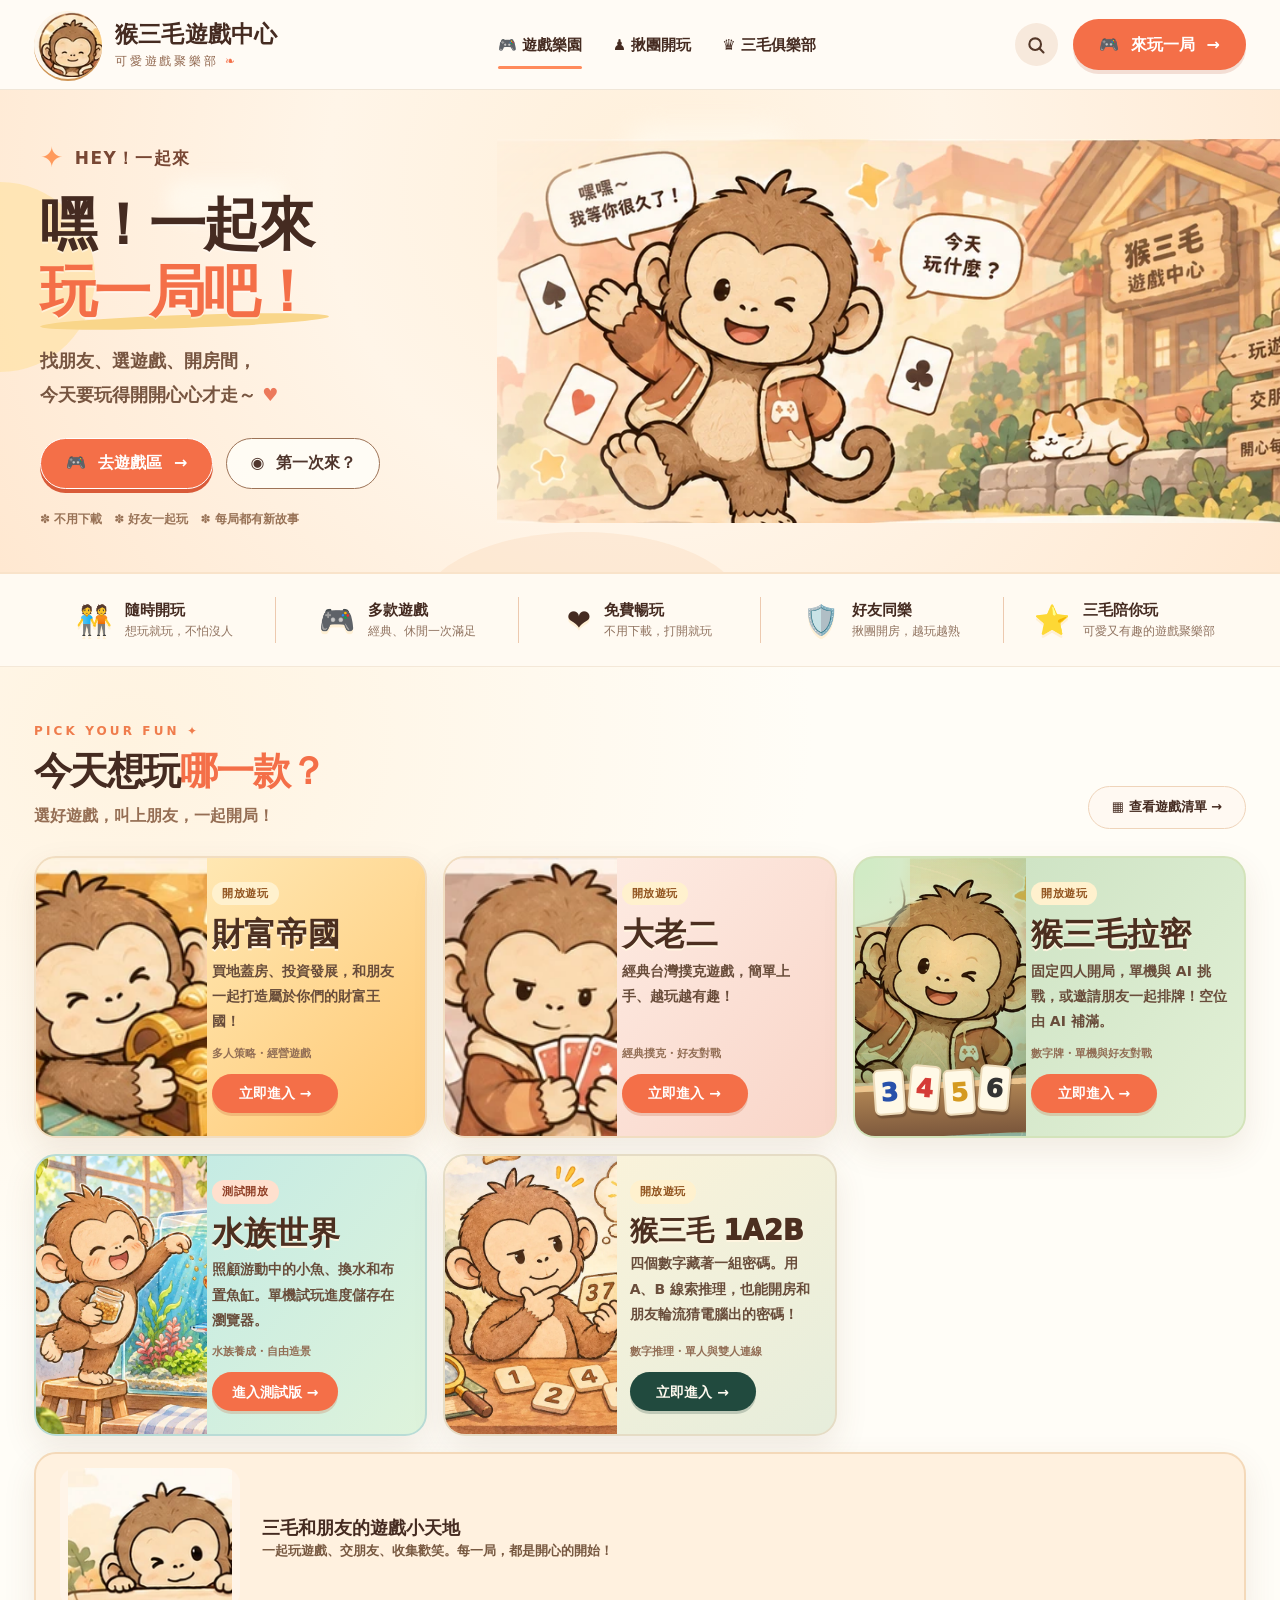
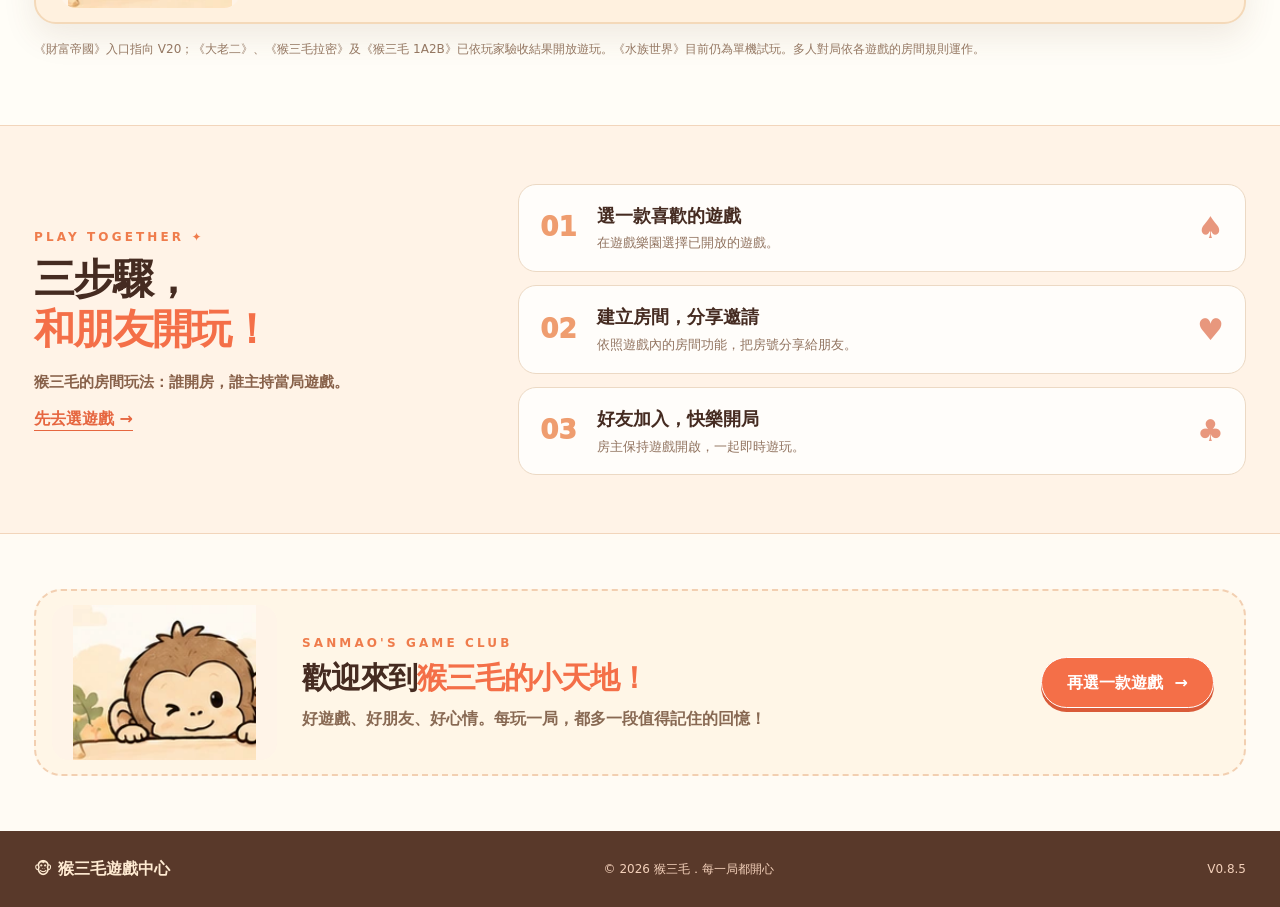
==== commit 014c8658: "feat(portal): mark Big Two, 1A2B and Rummikub as accepted games V0.8.5" ====
--- a/index.html
+++ b/index.html
@@ -67,7 +67,7 @@
   <section class="games-section" id="games" aria-labelledby="games-title"><div class="page-container">
     <div class="section-title-row"><div><p class="section-eyebrow">PICK YOUR FUN <span aria-hidden="true">✦</span></p><h2 id="games-title">今天想玩<span>哪一款？</span></h2><p class="section-caption">選好遊戲，叫上朋友，一起開局！</p></div><a class="outline-link" href="#game-list">▦ 查看遊戲清單 <span aria-hidden="true">→</span></a></div>
     <div class="game-grid" id="game-list" aria-live="polite"><p class="load-message">正在準備三毛的遊戲清單…</p></div>
-    <p class="game-disclaimer">《財富帝國》入口已指向 V20；《大老二》與《猴三毛拉密》已提供測試入口，跨網路真人連線尚待實機驗收。《水族世界》已開放單機試玩。《猴三毛 1A2B》可單人推理、分享同題，或開房測試雙人連線。多人對局依各遊戲的房間規則運作。</p>
+    <p class="game-disclaimer">《財富帝國》入口指向 V20；《大老二》、《猴三毛拉密》及《猴三毛 1A2B》已依玩家驗收結果開放遊玩。《水族世界》目前仍為單機試玩。多人對局依各遊戲的房間規則運作。</p>
   </div></section>
   <section class="how-section" id="how" aria-labelledby="how-title"><div class="page-container how-wrap">
     <div class="how-lead"><p class="section-eyebrow">PLAY TOGETHER ✦</p><h2 id="how-title">三步驟，<br><span>和朋友開玩！</span></h2><p>猴三毛的房間玩法：誰開房，誰主持當局遊戲。</p><a class="text-link" href="#games">先去選遊戲 →</a></div>
@@ -75,7 +75,7 @@
   </div></section>
   <section class="club-section" id="club" aria-labelledby="club-title"><div class="page-container club-wrap"><img src="assets/club-welcome.webp" alt="猴三毛探出頭歡迎大家來遊戲中心" loading="lazy" width="172" height="146"><div><p class="section-eyebrow">SANMAO'S GAME CLUB</p><h2 id="club-title">歡迎來到<span>猴三毛的小天地！</span></h2><p>好遊戲、好朋友、好心情。每玩一局，都多一段值得記住的回憶！</p></div><a class="cta cta-primary" href="#games">再選一款遊戲 <span aria-hidden="true">→</span></a></div></section>
 </main>
-<footer class="footer"><div class="page-container footer-content"><a href="#top" class="footer-brand">🐵 猴三毛遊戲中心</a><small>© <span id="year">2026</span> 猴三毛．每一局都開心</small><small id="build-version">V0.8.4</small></div></footer>
-<script defer src="./assets/games.js?v=084"></script>
+<footer class="footer"><div class="page-container footer-content"><a href="#top" class="footer-brand">🐵 猴三毛遊戲中心</a><small>© <span id="year">2026</span> 猴三毛．每一局都開心</small><small id="build-version">V0.8.5</small></div></footer>
+<script defer src="./assets/games.js?v=085"></script>
 <script defer src="./assets/site.js?v=084"></script>
 </body></html>
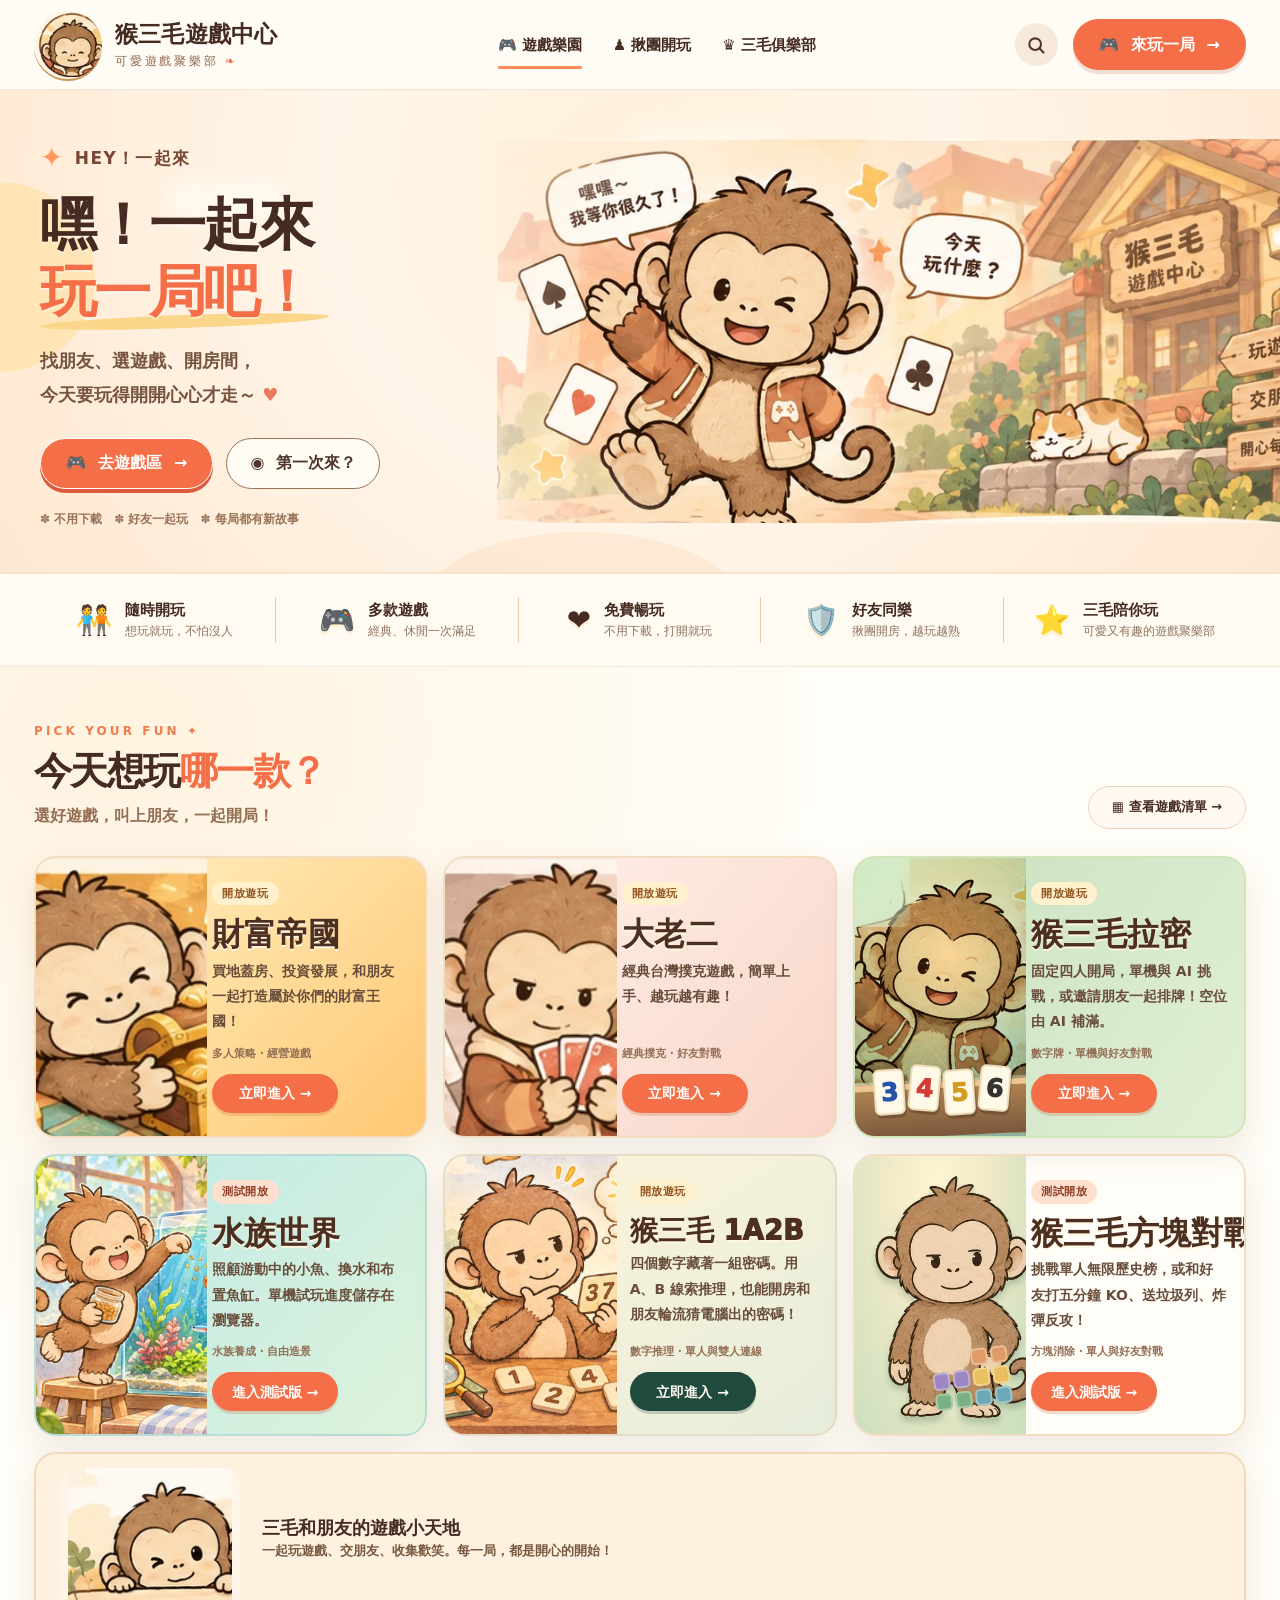
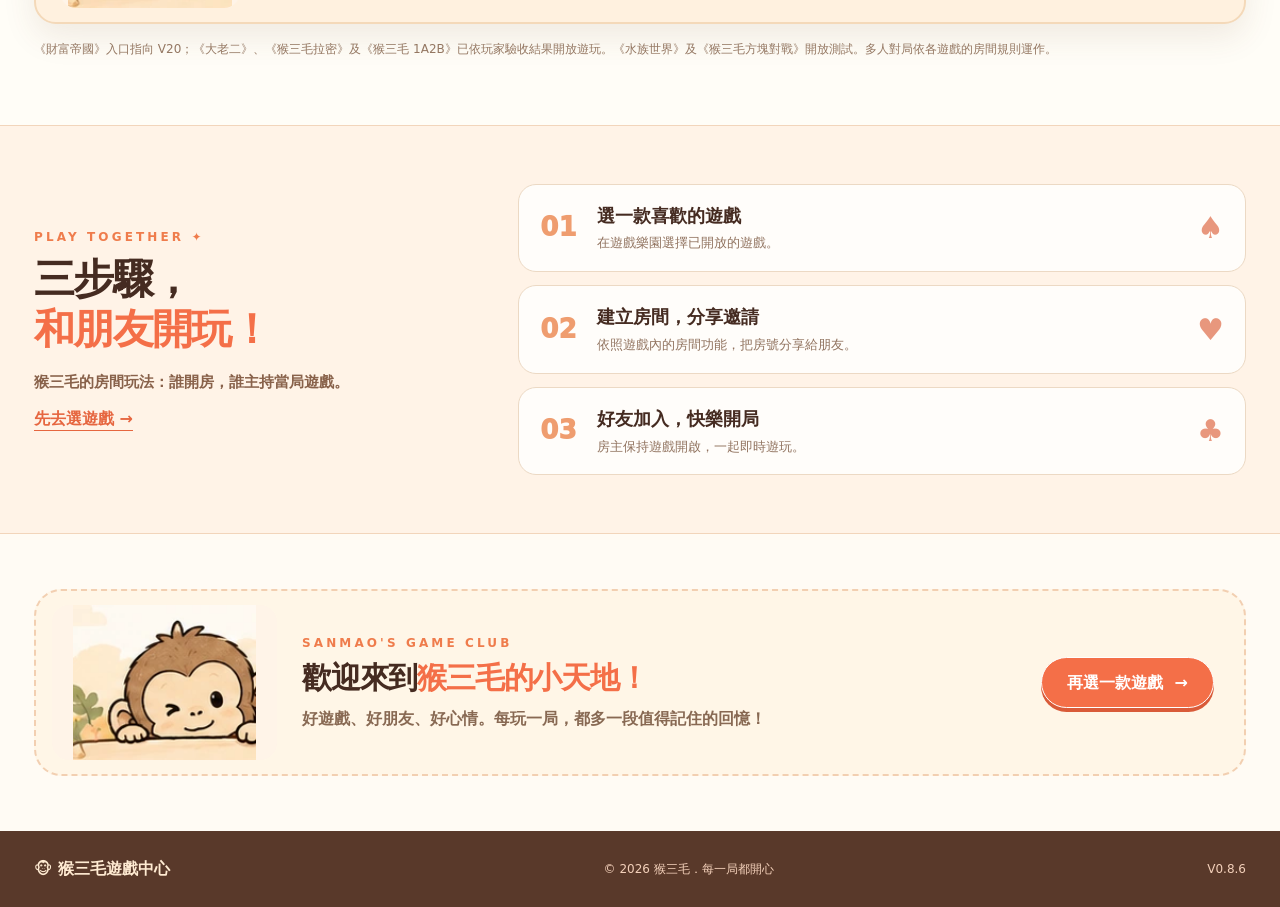
==== commit d6242344: "Add Sanmao Block Battle browser game v1.0.0" ====
--- a/index.html
+++ b/index.html
@@ -4,12 +4,12 @@
 <meta charset="utf-8">
 <meta name="viewport" content="width=device-width, initial-scale=1, viewport-fit=cover">
 <meta name="theme-color" content="#fff7eb">
-<meta name="description" content="猴三毛遊戲中心：財富帝國、大老二、猴三毛拉密、水族世界、猴三毛 1A2B。選遊戲、揪朋友、開房間，一起玩得開心！">
+<meta name="description" content="猴三毛遊戲中心：財富帝國、大老二、猴三毛拉密、水族世界、猴三毛 1A2B、猴三毛方塊對戰。選遊戲、揪朋友、開房間，一起玩得開心！">
 <title>猴三毛遊戲中心｜嘿！一起來玩一局吧！</title>
 <link rel="canonical" href="https://yiq1796.github.io/game-center/">
 <meta property="og:type" content="website">
 <meta property="og:title" content="猴三毛遊戲中心">
-<meta property="og:description" content="猴三毛陪你玩財富帝國、大老二、拉密、水族世界和 1A2B。選遊戲、揪朋友、一起開玩！">
+<meta property="og:description" content="猴三毛陪你玩財富帝國、大老二、拉密、水族世界、1A2B 和方塊對戰。選遊戲、揪朋友、一起開玩！">
 <meta name="application-name" content="猴三毛遊戲中心">
 <!-- 猴三毛 V0.7.0：書籤、桌面捷徑與手機主畫面統一圖示 -->
 <link rel="icon" href="./favicon.ico?v=070" sizes="any">
@@ -19,7 +19,7 @@
 <meta name="apple-mobile-web-app-capable" content="yes">
 <meta name="apple-mobile-web-app-title" content="猴三毛遊戲中心">
 <meta name="mobile-web-app-capable" content="yes">
-<link rel="stylesheet" href="./assets/site.css?v=084">
+<link rel="stylesheet" href="./assets/site.css?v=086">
 
 
 </head>
@@ -67,7 +67,7 @@
   <section class="games-section" id="games" aria-labelledby="games-title"><div class="page-container">
     <div class="section-title-row"><div><p class="section-eyebrow">PICK YOUR FUN <span aria-hidden="true">✦</span></p><h2 id="games-title">今天想玩<span>哪一款？</span></h2><p class="section-caption">選好遊戲，叫上朋友，一起開局！</p></div><a class="outline-link" href="#game-list">▦ 查看遊戲清單 <span aria-hidden="true">→</span></a></div>
     <div class="game-grid" id="game-list" aria-live="polite"><p class="load-message">正在準備三毛的遊戲清單…</p></div>
-    <p class="game-disclaimer">《財富帝國》入口指向 V20；《大老二》、《猴三毛拉密》及《猴三毛 1A2B》已依玩家驗收結果開放遊玩。《水族世界》目前仍為單機試玩。多人對局依各遊戲的房間規則運作。</p>
+    <p class="game-disclaimer">《財富帝國》入口指向 V20；《大老二》、《猴三毛拉密》及《猴三毛 1A2B》已依玩家驗收結果開放遊玩。《水族世界》及《猴三毛方塊對戰》開放測試。多人對局依各遊戲的房間規則運作。</p>
   </div></section>
   <section class="how-section" id="how" aria-labelledby="how-title"><div class="page-container how-wrap">
     <div class="how-lead"><p class="section-eyebrow">PLAY TOGETHER ✦</p><h2 id="how-title">三步驟，<br><span>和朋友開玩！</span></h2><p>猴三毛的房間玩法：誰開房，誰主持當局遊戲。</p><a class="text-link" href="#games">先去選遊戲 →</a></div>
@@ -75,7 +75,7 @@
   </div></section>
   <section class="club-section" id="club" aria-labelledby="club-title"><div class="page-container club-wrap"><img src="assets/club-welcome.webp" alt="猴三毛探出頭歡迎大家來遊戲中心" loading="lazy" width="172" height="146"><div><p class="section-eyebrow">SANMAO'S GAME CLUB</p><h2 id="club-title">歡迎來到<span>猴三毛的小天地！</span></h2><p>好遊戲、好朋友、好心情。每玩一局，都多一段值得記住的回憶！</p></div><a class="cta cta-primary" href="#games">再選一款遊戲 <span aria-hidden="true">→</span></a></div></section>
 </main>
-<footer class="footer"><div class="page-container footer-content"><a href="#top" class="footer-brand">🐵 猴三毛遊戲中心</a><small>© <span id="year">2026</span> 猴三毛．每一局都開心</small><small id="build-version">V0.8.5</small></div></footer>
-<script defer src="./assets/games.js?v=085"></script>
-<script defer src="./assets/site.js?v=084"></script>
+<footer class="footer"><div class="page-container footer-content"><a href="#top" class="footer-brand">🐵 猴三毛遊戲中心</a><small>© <span id="year">2026</span> 猴三毛．每一局都開心</small><small id="build-version">V0.8.6</small></div></footer>
+<script defer src="./assets/games.js?v=086"></script>
+<script defer src="./assets/site.js?v=086"></script>
 </body></html>
--- a/assets/site.css
+++ b/assets/site.css
@@ -38,3 +38,22 @@
 .game-one-a-two-b .game-entry{color:#fffaf0;background:#214a3e;box-shadow:0 3px 0 #15352c35}
 .game-aqua-world .game-illustration,.game-one-a-two-b .game-illustration{object-position:center center}
 @media(max-width:890px){.game-aqua-world .game-illustration,.game-one-a-two-b .game-illustration{object-position:center 43%}}
+
+.stack-battle-showcase {
+  position: relative; height: 100%; width: 100%; min-height: 138px; overflow: hidden;
+  background: radial-gradient(ellipse at 48% 12%, #fff4d1, #f0e9c8 40%, #c9dfbd 100%);
+}
+.game-card .stack-battle-mascot {
+  position: absolute; left: 10%; top: 6%; width: auto; height: 89%; object-fit: contain;
+  filter: drop-shadow(0 5px 3px #23513039);
+}
+.stack-battle-blocks {
+  position: absolute; bottom: 10%; right: 9%; display: grid; grid-template-columns: repeat(4, 1fr);
+  width: 45%; aspect-ratio: 4 / 3; gap: 3px; transform: rotate(-7deg);
+}
+.stack-battle-blocks i { border-radius: 5px; background: #7aaf87; box-shadow: inset 0 0 0 2px #fff5d263; }
+.stack-battle-blocks i:nth-child(1) { grid-column: 3; background: #df9b69; }
+.stack-battle-blocks i:nth-child(2) { background: #df9b69; }
+.stack-battle-blocks i:nth-child(3), .stack-battle-blocks i:nth-child(4) { background: #9d88c3; }
+.stack-battle-blocks i:nth-child(5), .stack-battle-blocks i:nth-child(6) { background: #e9bf60; }
+.stack-battle-blocks i:nth-child(9), .stack-battle-blocks i:nth-child(10) { background: #6ca9b8; }
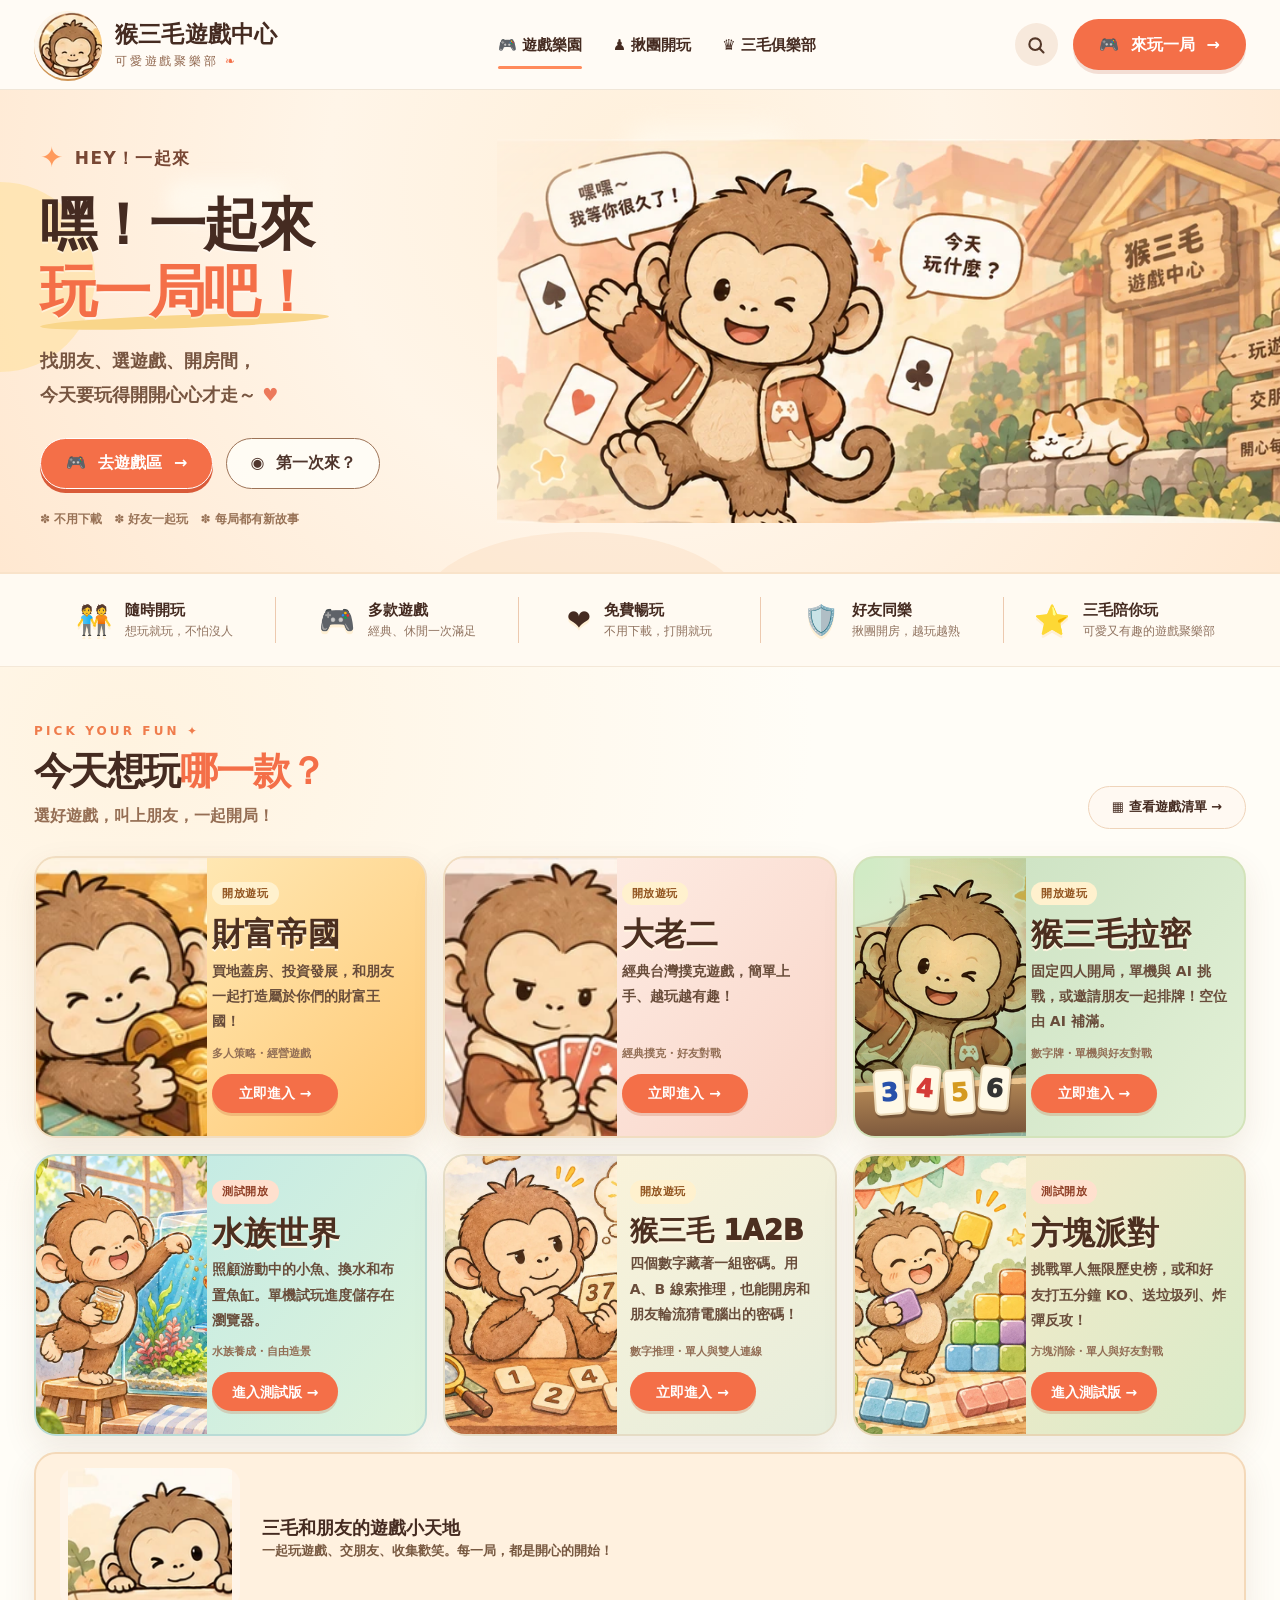
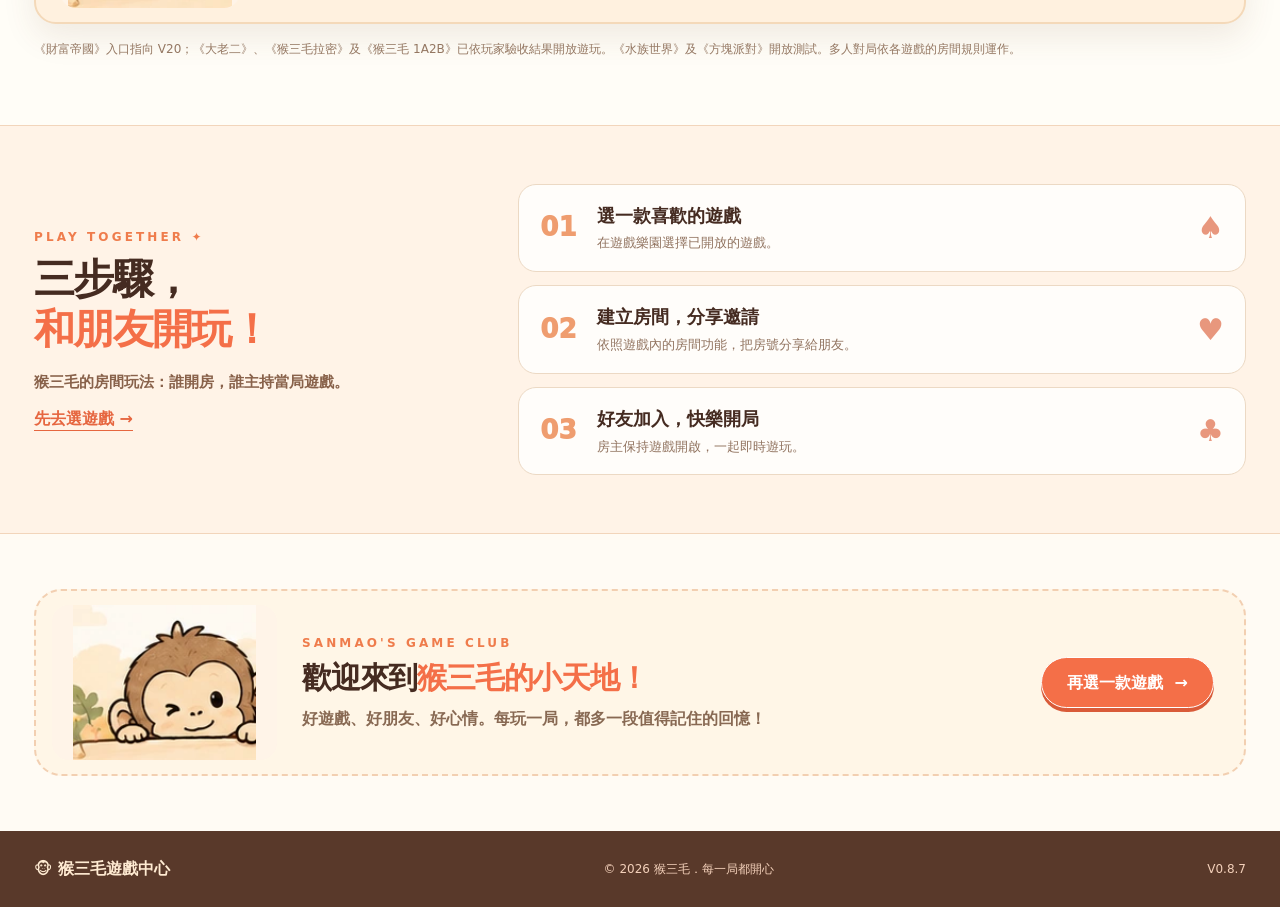
==== commit e2cf328c: "feat(portal): unify 1A2B orange button and add Sanmao Block Party cover V0.8.7" ====
--- a/index.html
+++ b/index.html
@@ -19,7 +19,7 @@
 <meta name="apple-mobile-web-app-capable" content="yes">
 <meta name="apple-mobile-web-app-title" content="猴三毛遊戲中心">
 <meta name="mobile-web-app-capable" content="yes">
-<link rel="stylesheet" href="./assets/site.css?v=086">
+<link rel="stylesheet" href="./assets/site.css?v=087">
 
 
 </head>
@@ -67,7 +67,7 @@
   <section class="games-section" id="games" aria-labelledby="games-title"><div class="page-container">
     <div class="section-title-row"><div><p class="section-eyebrow">PICK YOUR FUN <span aria-hidden="true">✦</span></p><h2 id="games-title">今天想玩<span>哪一款？</span></h2><p class="section-caption">選好遊戲，叫上朋友，一起開局！</p></div><a class="outline-link" href="#game-list">▦ 查看遊戲清單 <span aria-hidden="true">→</span></a></div>
     <div class="game-grid" id="game-list" aria-live="polite"><p class="load-message">正在準備三毛的遊戲清單…</p></div>
-    <p class="game-disclaimer">《財富帝國》入口指向 V20；《大老二》、《猴三毛拉密》及《猴三毛 1A2B》已依玩家驗收結果開放遊玩。《水族世界》及《猴三毛方塊對戰》開放測試。多人對局依各遊戲的房間規則運作。</p>
+    <p class="game-disclaimer">《財富帝國》入口指向 V20；《大老二》、《猴三毛拉密》及《猴三毛 1A2B》已依玩家驗收結果開放遊玩。《水族世界》及《方塊派對》開放測試。多人對局依各遊戲的房間規則運作。</p>
   </div></section>
   <section class="how-section" id="how" aria-labelledby="how-title"><div class="page-container how-wrap">
     <div class="how-lead"><p class="section-eyebrow">PLAY TOGETHER ✦</p><h2 id="how-title">三步驟，<br><span>和朋友開玩！</span></h2><p>猴三毛的房間玩法：誰開房，誰主持當局遊戲。</p><a class="text-link" href="#games">先去選遊戲 →</a></div>
@@ -75,7 +75,7 @@
   </div></section>
   <section class="club-section" id="club" aria-labelledby="club-title"><div class="page-container club-wrap"><img src="assets/club-welcome.webp" alt="猴三毛探出頭歡迎大家來遊戲中心" loading="lazy" width="172" height="146"><div><p class="section-eyebrow">SANMAO'S GAME CLUB</p><h2 id="club-title">歡迎來到<span>猴三毛的小天地！</span></h2><p>好遊戲、好朋友、好心情。每玩一局，都多一段值得記住的回憶！</p></div><a class="cta cta-primary" href="#games">再選一款遊戲 <span aria-hidden="true">→</span></a></div></section>
 </main>
-<footer class="footer"><div class="page-container footer-content"><a href="#top" class="footer-brand">🐵 猴三毛遊戲中心</a><small>© <span id="year">2026</span> 猴三毛．每一局都開心</small><small id="build-version">V0.8.6</small></div></footer>
-<script defer src="./assets/games.js?v=086"></script>
-<script defer src="./assets/site.js?v=086"></script>
+<footer class="footer"><div class="page-container footer-content"><a href="#top" class="footer-brand">🐵 猴三毛遊戲中心</a><small>© <span id="year">2026</span> 猴三毛．每一局都開心</small><small id="build-version">V0.8.7</small></div></footer>
+<script defer src="./assets/games.js?v=087"></script>
+<script defer src="./assets/site.js?v=087"></script>
 </body></html>
--- a/assets/site.css
+++ b/assets/site.css
@@ -35,25 +35,11 @@
 .game-one-a-two-b{background:linear-gradient(145deg,#fff4da,#e6eddb);border-color:#e5dcc5}
 .game-one-a-two-b h3{white-space:normal;font-size:clamp(23px,2.15vw,32px)}
 .game-one-a-two-b .game-card-detail{padding-left:13px}
-.game-one-a-two-b .game-entry{color:#fffaf0;background:#214a3e;box-shadow:0 3px 0 #15352c35}
+
 .game-aqua-world .game-illustration,.game-one-a-two-b .game-illustration{object-position:center center}
 @media(max-width:890px){.game-aqua-world .game-illustration,.game-one-a-two-b .game-illustration{object-position:center 43%}}
 
-.stack-battle-showcase {
-  position: relative; height: 100%; width: 100%; min-height: 138px; overflow: hidden;
-  background: radial-gradient(ellipse at 48% 12%, #fff4d1, #f0e9c8 40%, #c9dfbd 100%);
-}
-.game-card .stack-battle-mascot {
-  position: absolute; left: 10%; top: 6%; width: auto; height: 89%; object-fit: contain;
-  filter: drop-shadow(0 5px 3px #23513039);
-}
-.stack-battle-blocks {
-  position: absolute; bottom: 10%; right: 9%; display: grid; grid-template-columns: repeat(4, 1fr);
-  width: 45%; aspect-ratio: 4 / 3; gap: 3px; transform: rotate(-7deg);
-}
-.stack-battle-blocks i { border-radius: 5px; background: #7aaf87; box-shadow: inset 0 0 0 2px #fff5d263; }
-.stack-battle-blocks i:nth-child(1) { grid-column: 3; background: #df9b69; }
-.stack-battle-blocks i:nth-child(2) { background: #df9b69; }
-.stack-battle-blocks i:nth-child(3), .stack-battle-blocks i:nth-child(4) { background: #9d88c3; }
-.stack-battle-blocks i:nth-child(5), .stack-battle-blocks i:nth-child(6) { background: #e9bf60; }
-.stack-battle-blocks i:nth-child(9), .stack-battle-blocks i:nth-child(10) { background: #6ca9b8; }
+/* V0.8.7 方塊派對：完整猴三毛插畫取代舊頭像與 CSS 假方塊。 */
+.game-stack-battle{background:linear-gradient(125deg,#fce9c8,#d9ebc9);border-color:#e7d6b5}
+.game-stack-battle .game-illustration{object-position:center center}
+/* 1A2B 已移除獨立綠色按鈕：沿用全站 .game-entry 橘色。 */
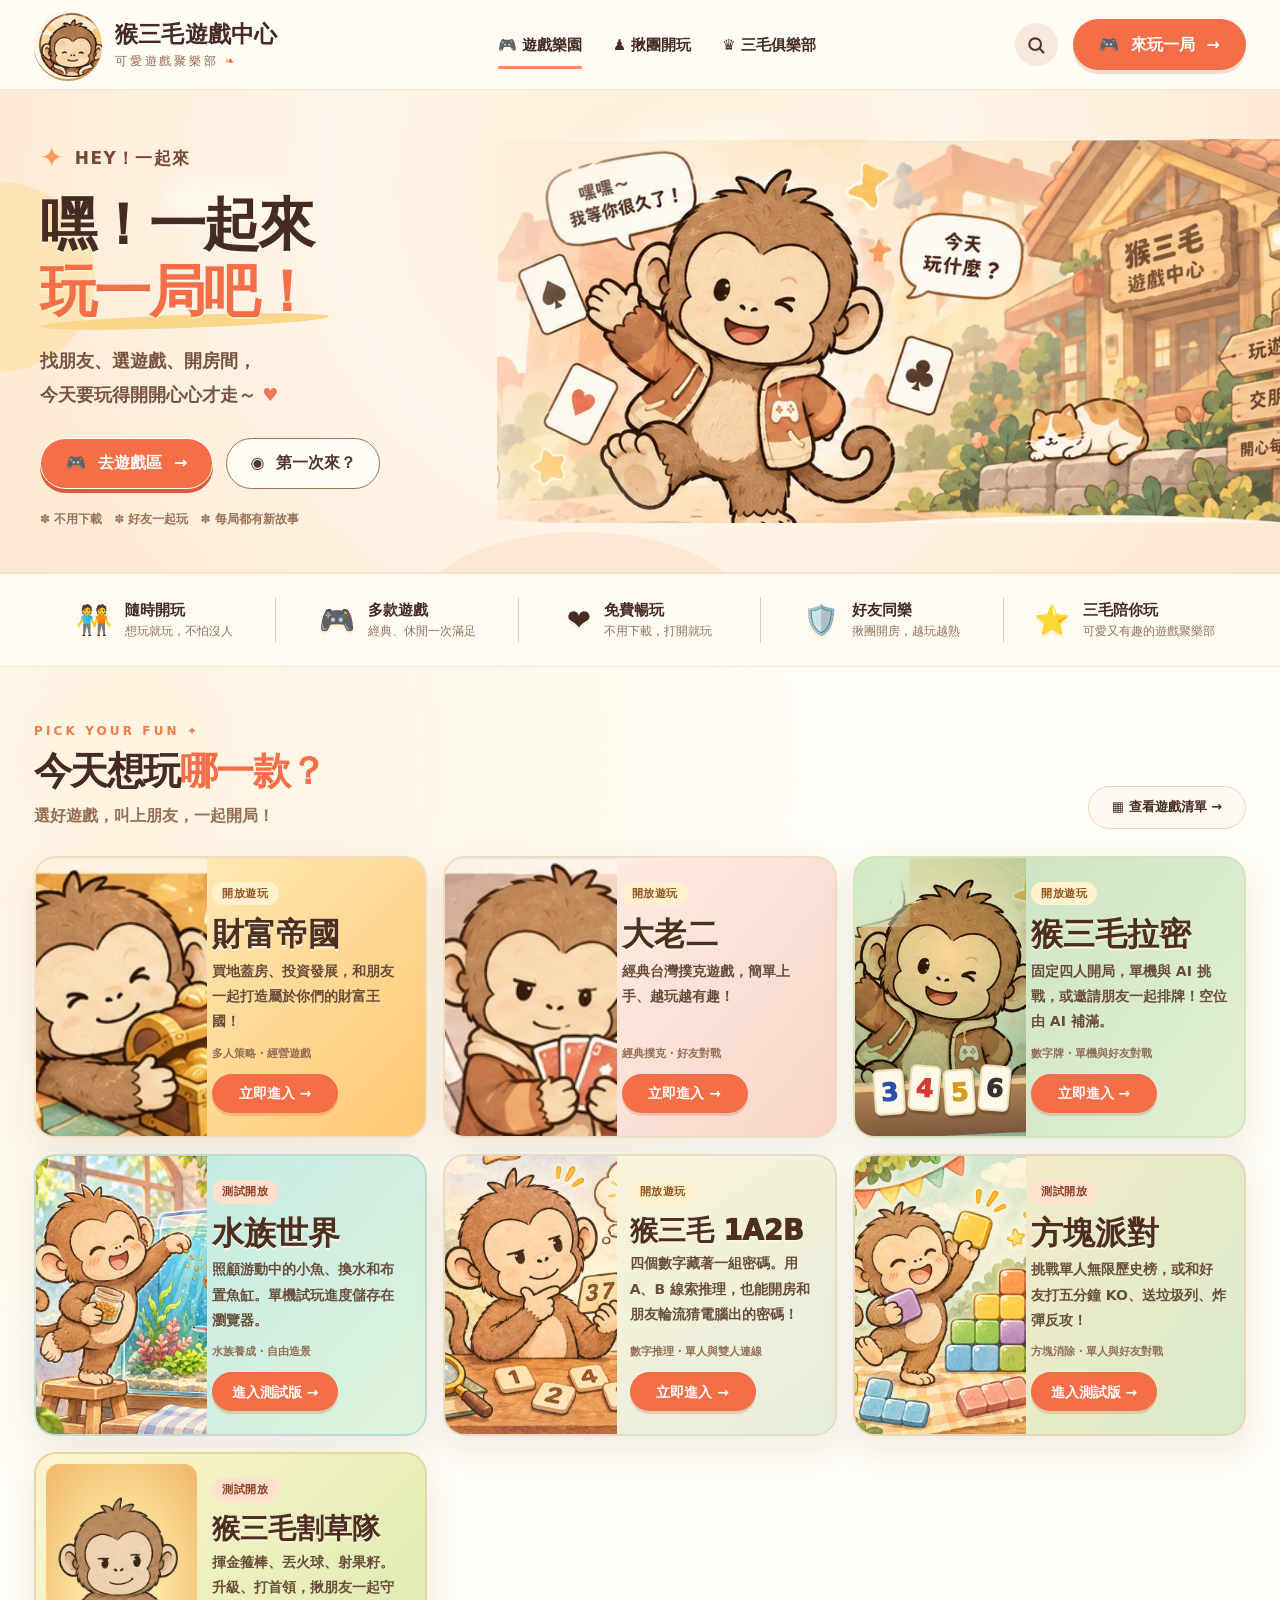
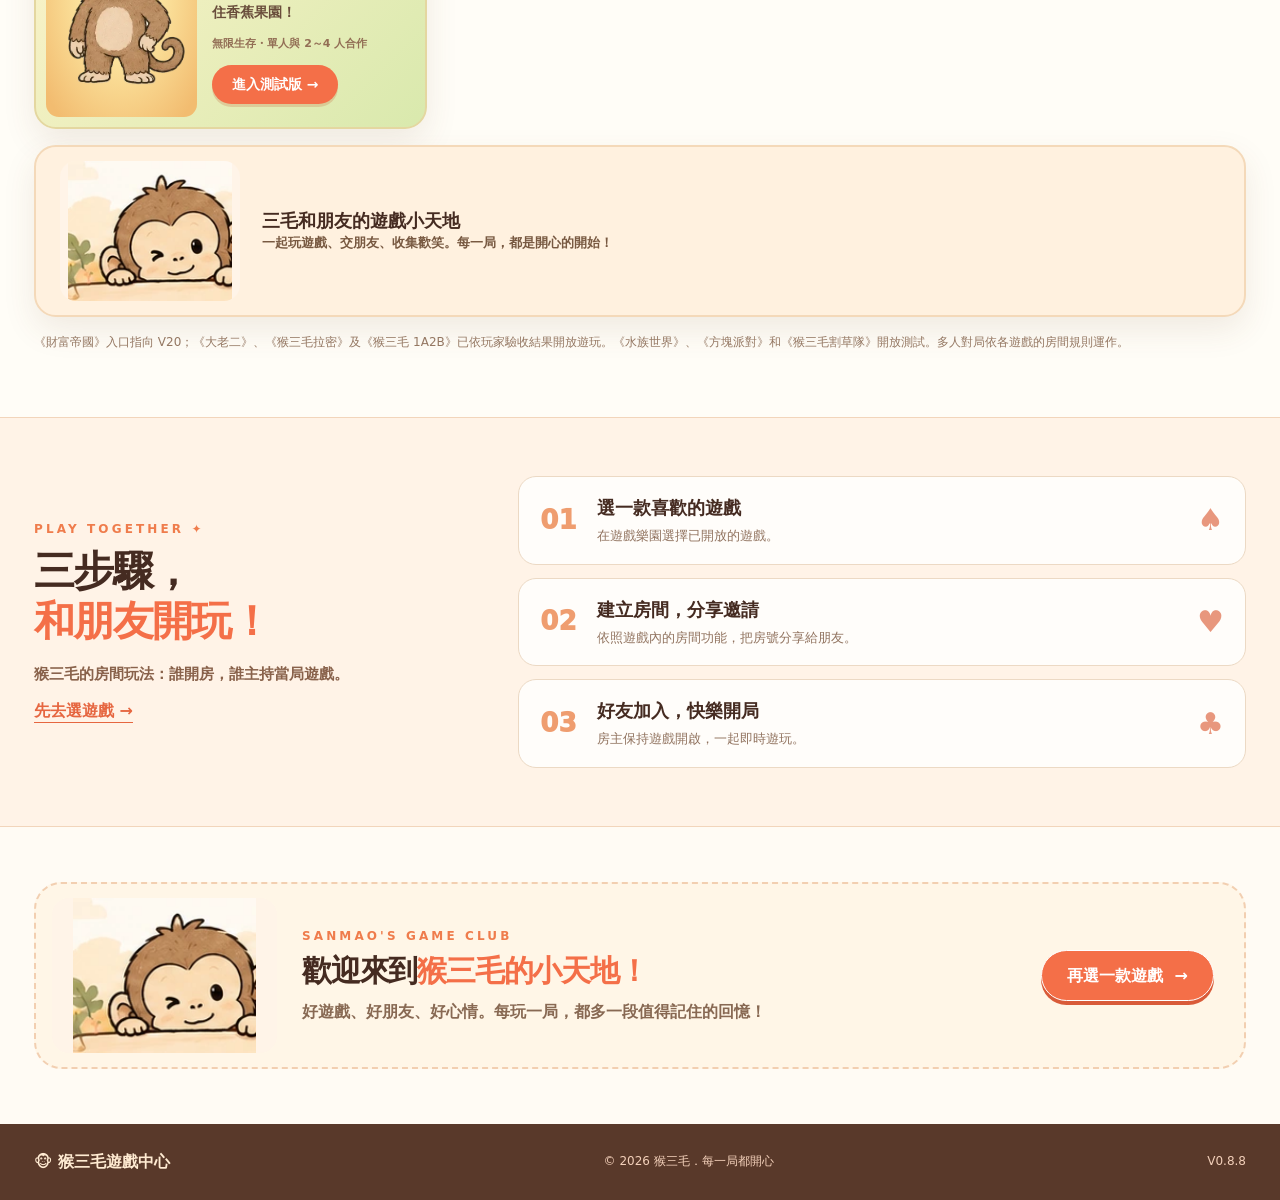
==== commit 95536fa2: "Publish Sanmao Orchard Survival v0.1.0 trial" ====
--- a/index.html
+++ b/index.html
@@ -4,12 +4,12 @@
 <meta charset="utf-8">
 <meta name="viewport" content="width=device-width, initial-scale=1, viewport-fit=cover">
 <meta name="theme-color" content="#fff7eb">
-<meta name="description" content="猴三毛遊戲中心：財富帝國、大老二、猴三毛拉密、水族世界、猴三毛 1A2B、猴三毛方塊對戰。選遊戲、揪朋友、開房間，一起玩得開心！">
+<meta name="description" content="猴三毛遊戲中心：財富帝國、大老二、猴三毛拉密、水族世界、猴三毛 1A2B、猴三毛方塊對戰、猴三毛割草隊。選遊戲、揪朋友、開房間，一起玩得開心！">
 <title>猴三毛遊戲中心｜嘿！一起來玩一局吧！</title>
 <link rel="canonical" href="https://yiq1796.github.io/game-center/">
 <meta property="og:type" content="website">
 <meta property="og:title" content="猴三毛遊戲中心">
-<meta property="og:description" content="猴三毛陪你玩財富帝國、大老二、拉密、水族世界、1A2B 和方塊對戰。選遊戲、揪朋友、一起開玩！">
+<meta property="og:description" content="猴三毛陪你玩財富帝國、大老二、拉密、水族世界、1A2B、方塊對戰和割草隊。選遊戲、揪朋友、一起開玩！">
 <meta name="application-name" content="猴三毛遊戲中心">
 <!-- 猴三毛 V0.7.0：書籤、桌面捷徑與手機主畫面統一圖示 -->
 <link rel="icon" href="./favicon.ico?v=070" sizes="any">
@@ -19,7 +19,7 @@
 <meta name="apple-mobile-web-app-capable" content="yes">
 <meta name="apple-mobile-web-app-title" content="猴三毛遊戲中心">
 <meta name="mobile-web-app-capable" content="yes">
-<link rel="stylesheet" href="./assets/site.css?v=087">
+<link rel="stylesheet" href="./assets/site.css?v=088">
 
 
 </head>
@@ -67,7 +67,7 @@
   <section class="games-section" id="games" aria-labelledby="games-title"><div class="page-container">
     <div class="section-title-row"><div><p class="section-eyebrow">PICK YOUR FUN <span aria-hidden="true">✦</span></p><h2 id="games-title">今天想玩<span>哪一款？</span></h2><p class="section-caption">選好遊戲，叫上朋友，一起開局！</p></div><a class="outline-link" href="#game-list">▦ 查看遊戲清單 <span aria-hidden="true">→</span></a></div>
     <div class="game-grid" id="game-list" aria-live="polite"><p class="load-message">正在準備三毛的遊戲清單…</p></div>
-    <p class="game-disclaimer">《財富帝國》入口指向 V20；《大老二》、《猴三毛拉密》及《猴三毛 1A2B》已依玩家驗收結果開放遊玩。《水族世界》及《方塊派對》開放測試。多人對局依各遊戲的房間規則運作。</p>
+    <p class="game-disclaimer">《財富帝國》入口指向 V20；《大老二》、《猴三毛拉密》及《猴三毛 1A2B》已依玩家驗收結果開放遊玩。《水族世界》、《方塊派對》和《猴三毛割草隊》開放測試。多人對局依各遊戲的房間規則運作。</p>
   </div></section>
   <section class="how-section" id="how" aria-labelledby="how-title"><div class="page-container how-wrap">
     <div class="how-lead"><p class="section-eyebrow">PLAY TOGETHER ✦</p><h2 id="how-title">三步驟，<br><span>和朋友開玩！</span></h2><p>猴三毛的房間玩法：誰開房，誰主持當局遊戲。</p><a class="text-link" href="#games">先去選遊戲 →</a></div>
@@ -75,7 +75,7 @@
   </div></section>
   <section class="club-section" id="club" aria-labelledby="club-title"><div class="page-container club-wrap"><img src="assets/club-welcome.webp" alt="猴三毛探出頭歡迎大家來遊戲中心" loading="lazy" width="172" height="146"><div><p class="section-eyebrow">SANMAO'S GAME CLUB</p><h2 id="club-title">歡迎來到<span>猴三毛的小天地！</span></h2><p>好遊戲、好朋友、好心情。每玩一局，都多一段值得記住的回憶！</p></div><a class="cta cta-primary" href="#games">再選一款遊戲 <span aria-hidden="true">→</span></a></div></section>
 </main>
-<footer class="footer"><div class="page-container footer-content"><a href="#top" class="footer-brand">🐵 猴三毛遊戲中心</a><small>© <span id="year">2026</span> 猴三毛．每一局都開心</small><small id="build-version">V0.8.7</small></div></footer>
-<script defer src="./assets/games.js?v=087"></script>
-<script defer src="./assets/site.js?v=087"></script>
+<footer class="footer"><div class="page-container footer-content"><a href="#top" class="footer-brand">🐵 猴三毛遊戲中心</a><small>© <span id="year">2026</span> 猴三毛．每一局都開心</small><small id="build-version">V0.8.8</small></div></footer>
+<script defer src="./assets/games.js?v=088"></script>
+<script defer src="./assets/site.js?v=088"></script>
 </body></html>
--- a/assets/site.css
+++ b/assets/site.css
@@ -43,3 +43,9 @@
 .game-stack-battle{background:linear-gradient(125deg,#fce9c8,#d9ebc9);border-color:#e7d6b5}
 .game-stack-battle .game-illustration{object-position:center center}
 /* 1A2B 已移除獨立綠色按鈕：沿用全站 .game-entry 橘色。 */
+
+.game-orchard-survival{background:linear-gradient(135deg,#fff4cd,#d9e9ad);border-color:#e4d7a0}
+.game-orchard-survival .game-card-visual{background:radial-gradient(ellipse,#fff2ae 18%,#f2bc70 91%);margin:10px;border-radius:13px}
+.game-orchard-survival .game-illustration{object-fit:contain;object-position:center;padding:10px;min-height:0}
+.game-orchard-survival h3{white-space:normal;font-size:clamp(23px,2.15vw,34px)}
+@media(max-width:890px){.game-orchard-survival .game-card-visual{margin:9px 9px 0}}
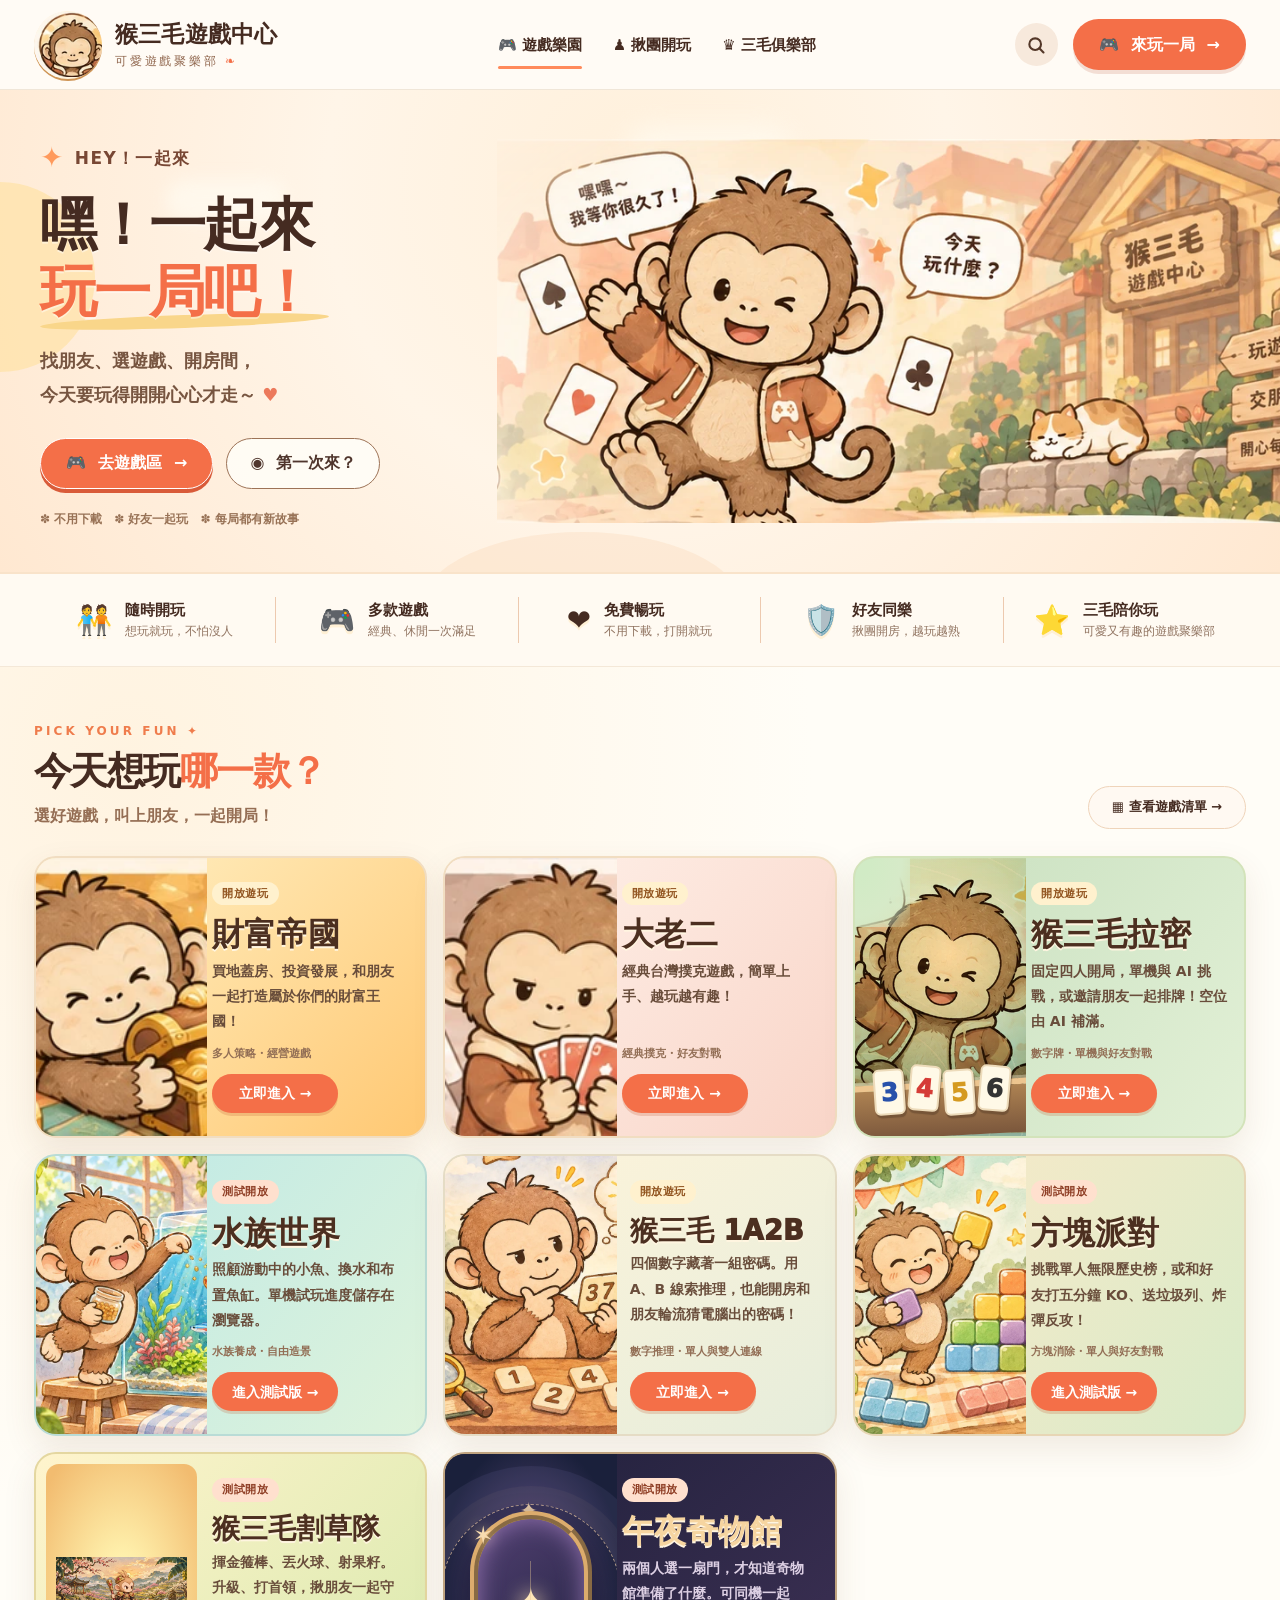
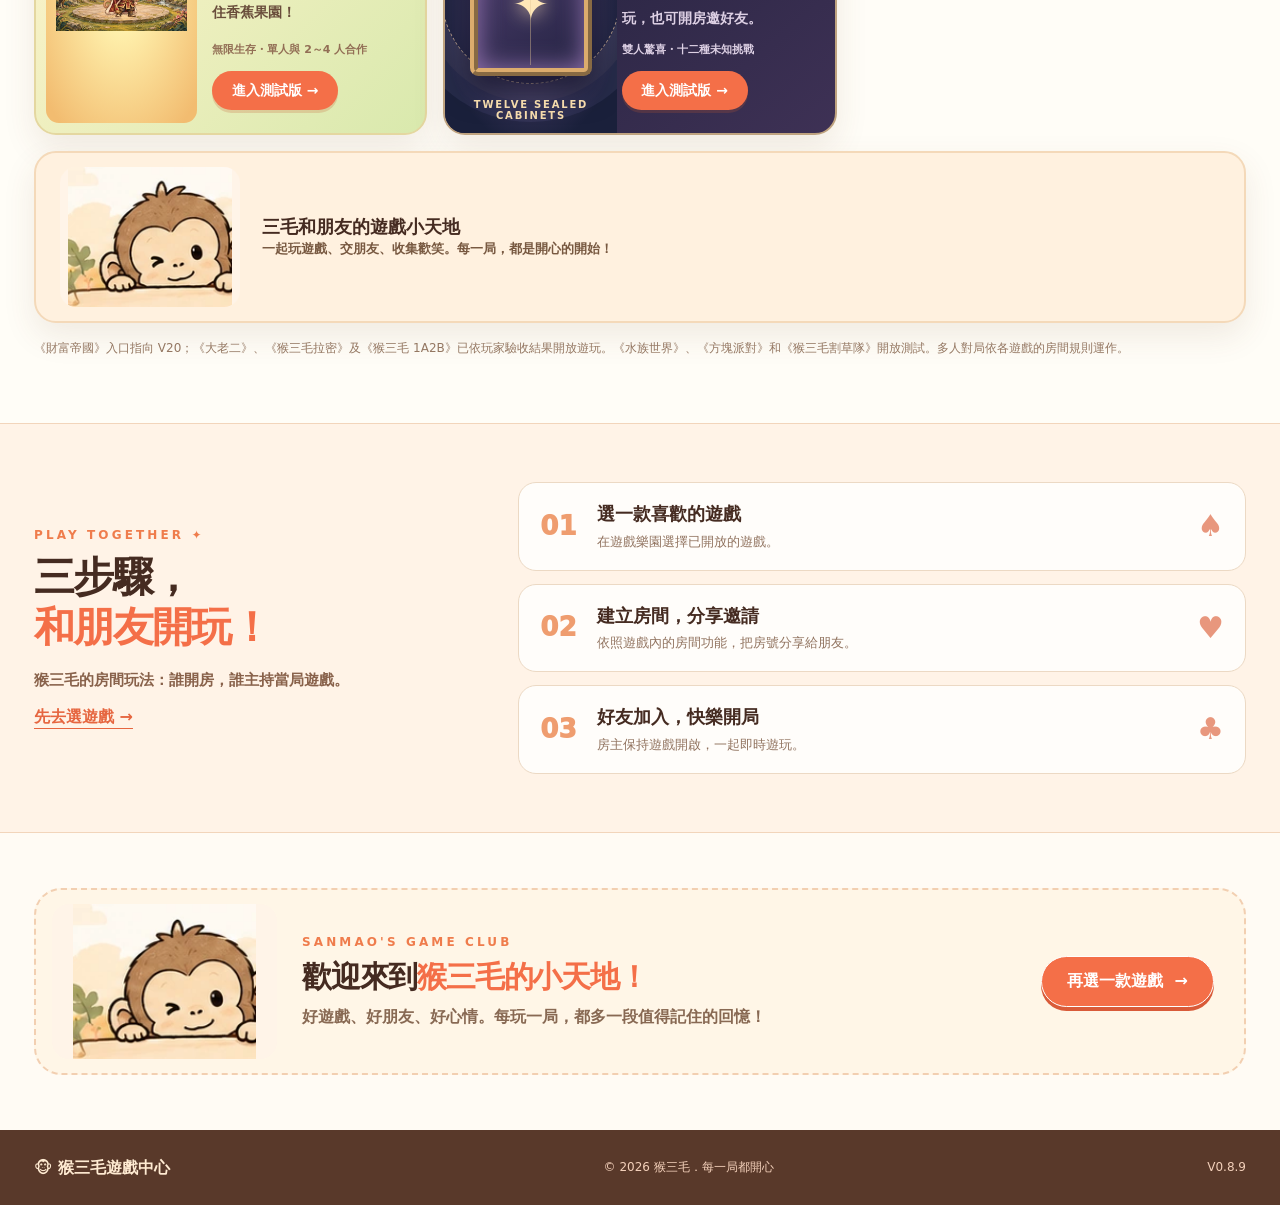
==== commit 06a9f266: "chore: publish game-center cache-bust v0.8.9 for Mystery Duo entry" ====
--- a/index.html
+++ b/index.html
@@ -19,7 +19,7 @@
 <meta name="apple-mobile-web-app-capable" content="yes">
 <meta name="apple-mobile-web-app-title" content="猴三毛遊戲中心">
 <meta name="mobile-web-app-capable" content="yes">
-<link rel="stylesheet" href="./assets/site.css?v=088">
+<link rel="stylesheet" href="./assets/site.css?v=089">
 
 
 </head>
@@ -75,7 +75,7 @@
   </div></section>
   <section class="club-section" id="club" aria-labelledby="club-title"><div class="page-container club-wrap"><img src="assets/club-welcome.webp" alt="猴三毛探出頭歡迎大家來遊戲中心" loading="lazy" width="172" height="146"><div><p class="section-eyebrow">SANMAO'S GAME CLUB</p><h2 id="club-title">歡迎來到<span>猴三毛的小天地！</span></h2><p>好遊戲、好朋友、好心情。每玩一局，都多一段值得記住的回憶！</p></div><a class="cta cta-primary" href="#games">再選一款遊戲 <span aria-hidden="true">→</span></a></div></section>
 </main>
-<footer class="footer"><div class="page-container footer-content"><a href="#top" class="footer-brand">🐵 猴三毛遊戲中心</a><small>© <span id="year">2026</span> 猴三毛．每一局都開心</small><small id="build-version">V0.8.8</small></div></footer>
-<script defer src="./assets/games.js?v=088"></script>
-<script defer src="./assets/site.js?v=088"></script>
+<footer class="footer"><div class="page-container footer-content"><a href="#top" class="footer-brand">🐵 猴三毛遊戲中心</a><small>© <span id="year">2026</span> 猴三毛．每一局都開心</small><small id="build-version">V0.8.9</small></div></footer>
+<script defer src="./assets/games.js?v=089"></script>
+<script defer src="./assets/site.js?v=089"></script>
 </body></html>
--- a/assets/site.css
+++ b/assets/site.css
@@ -49,3 +49,20 @@
 .game-orchard-survival .game-illustration{object-fit:contain;object-position:center;padding:10px;min-height:0}
 .game-orchard-survival h3{white-space:normal;font-size:clamp(23px,2.15vw,34px)}
 @media(max-width:890px){.game-orchard-survival .game-card-visual{margin:9px 9px 0}}
+
+/* 午夜奇物館：封印櫃 CSS 原創插畫，無任何外部圖片來源。 */
+.game-mystery-duo{background:linear-gradient(140deg,#20203b,#3e3155);border-color:#bfa37f}
+.game-mystery-duo .game-card-detail{color:#f8eddb}
+.game-mystery-duo h3{color:#f6d5a0}
+.game-mystery-duo .game-description,.game-mystery-duo .game-category{color:#ddd0e4}
+.game-mystery-duo .game-card-visual{background:radial-gradient(ellipse at center,#665184,#1a203b 78%);overflow:hidden}
+.mystery-showcase{height:100%;min-height:220px;width:100%;position:relative;display:flex;align-items:center;justify-content:center;isolation:isolate}
+.mystery-showcase:before{content:"";position:absolute;width:180px;height:180px;border-radius:50%;border:1px dashed #efcca7b3;box-shadow:0 0 0 18px #f8d59c0b,0 0 0 38px #b3a4e814;animation:mystery-cover-spin 44s linear infinite}
+.mystery-showcase:after{content:"✶";position:absolute;color:#f7dbaf;left:16%;top:22%;font-size:25px;text-shadow:0 0 15px #f5dba7}
+.mystery-cover-orbit{position:absolute;color:#e3c7a5;font-size:22px;letter-spacing:1.3em;white-space:nowrap;transform:translate(12px,-83px)}
+.mystery-cover-door{width:122px;height:165px;display:grid;place-items:center;padding-top:22px;border-radius:66px 66px 9px 9px;border:8px ridge #dcac6d;box-shadow:inset 0 0 25px #9272ae,0 15px 29px #0b0b20aa;background:linear-gradient(145deg,#514071,#252443);font-size:45px;color:#ffe7b8;text-shadow:0 0 20px #fde4b7;position:relative}
+.mystery-cover-door:after{content:"";position:absolute;left:49%;height:70%;width:1px;background:#e3c49569;top:28%}
+.mystery-cover-caption{position:absolute;bottom:12px;left:0;right:0;text-align:center;color:#f5dbac;font:700 10px system-ui;letter-spacing:.18em}
+@keyframes mystery-cover-spin{to{transform:rotate(360deg)}}
+@media(max-width:890px){.mystery-showcase{min-height:220px}}
+@media(prefers-reduced-motion:reduce){.mystery-showcase:before{animation:none}}
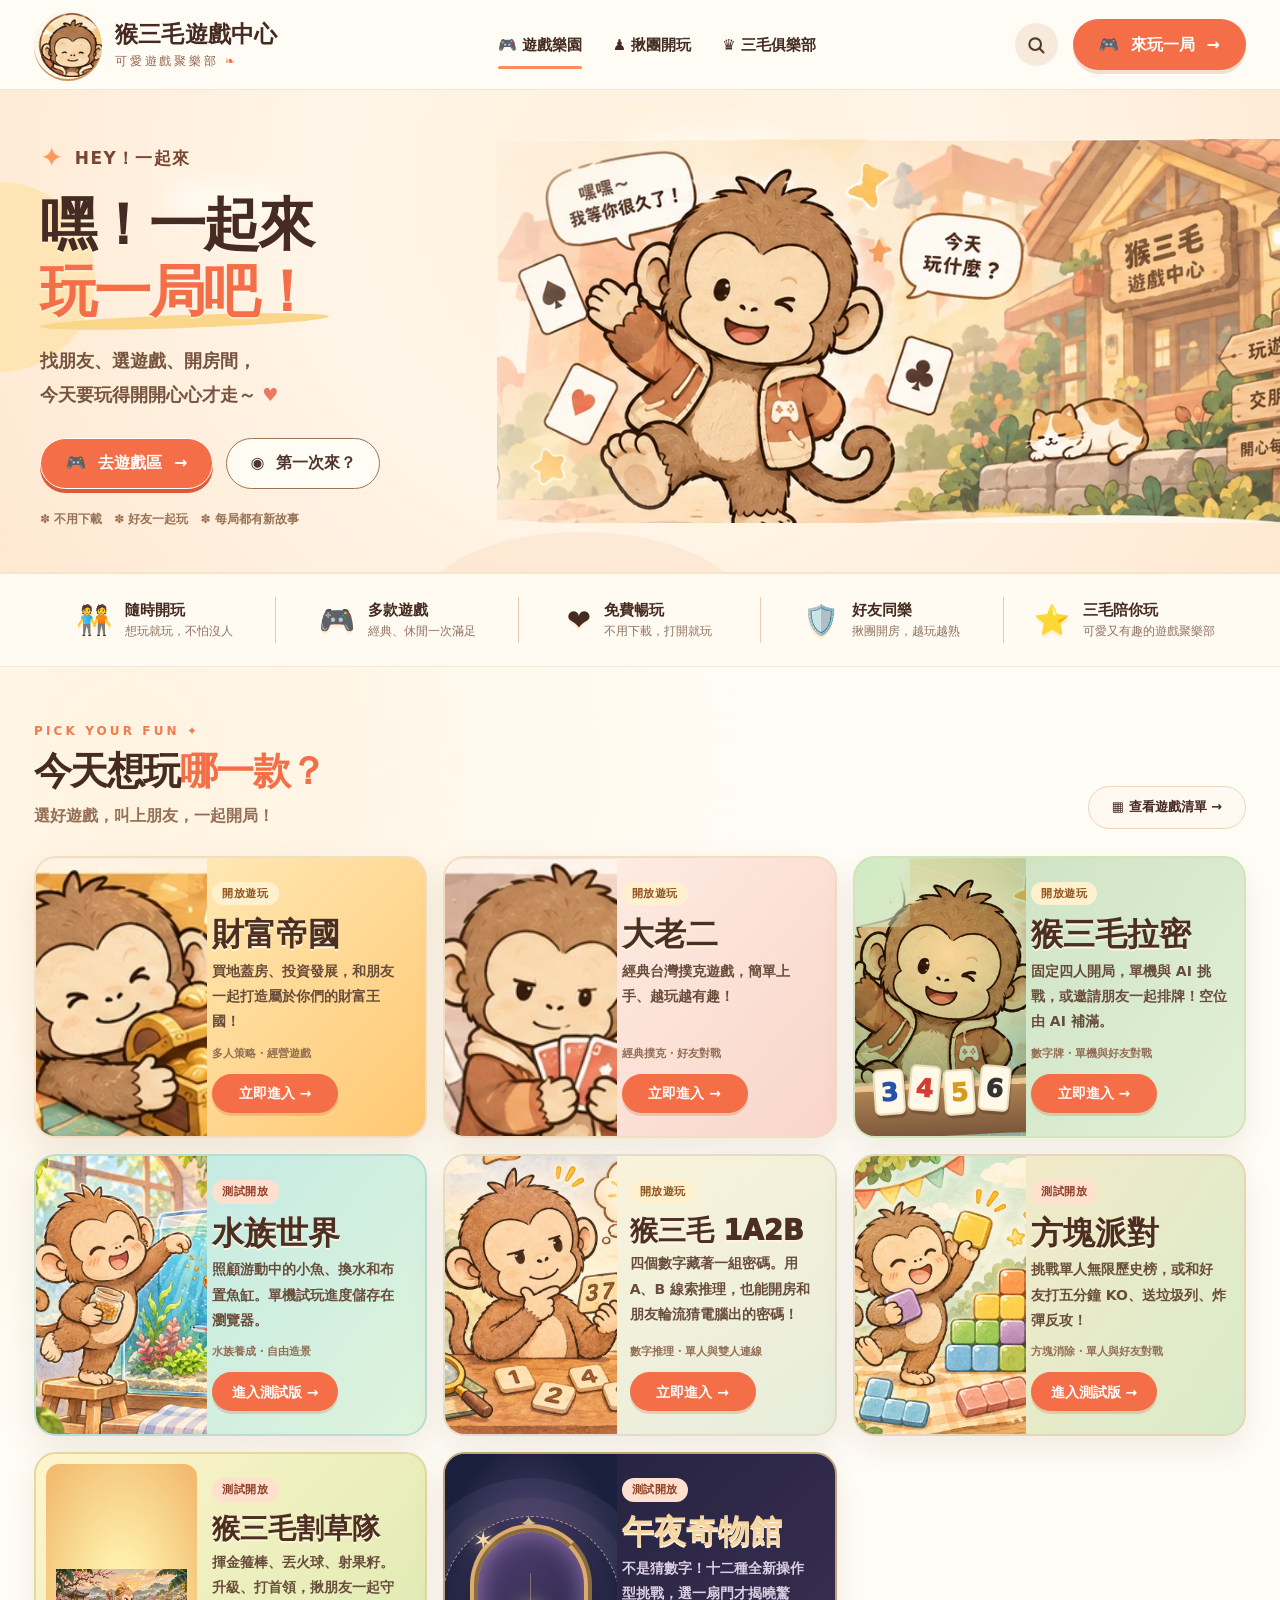
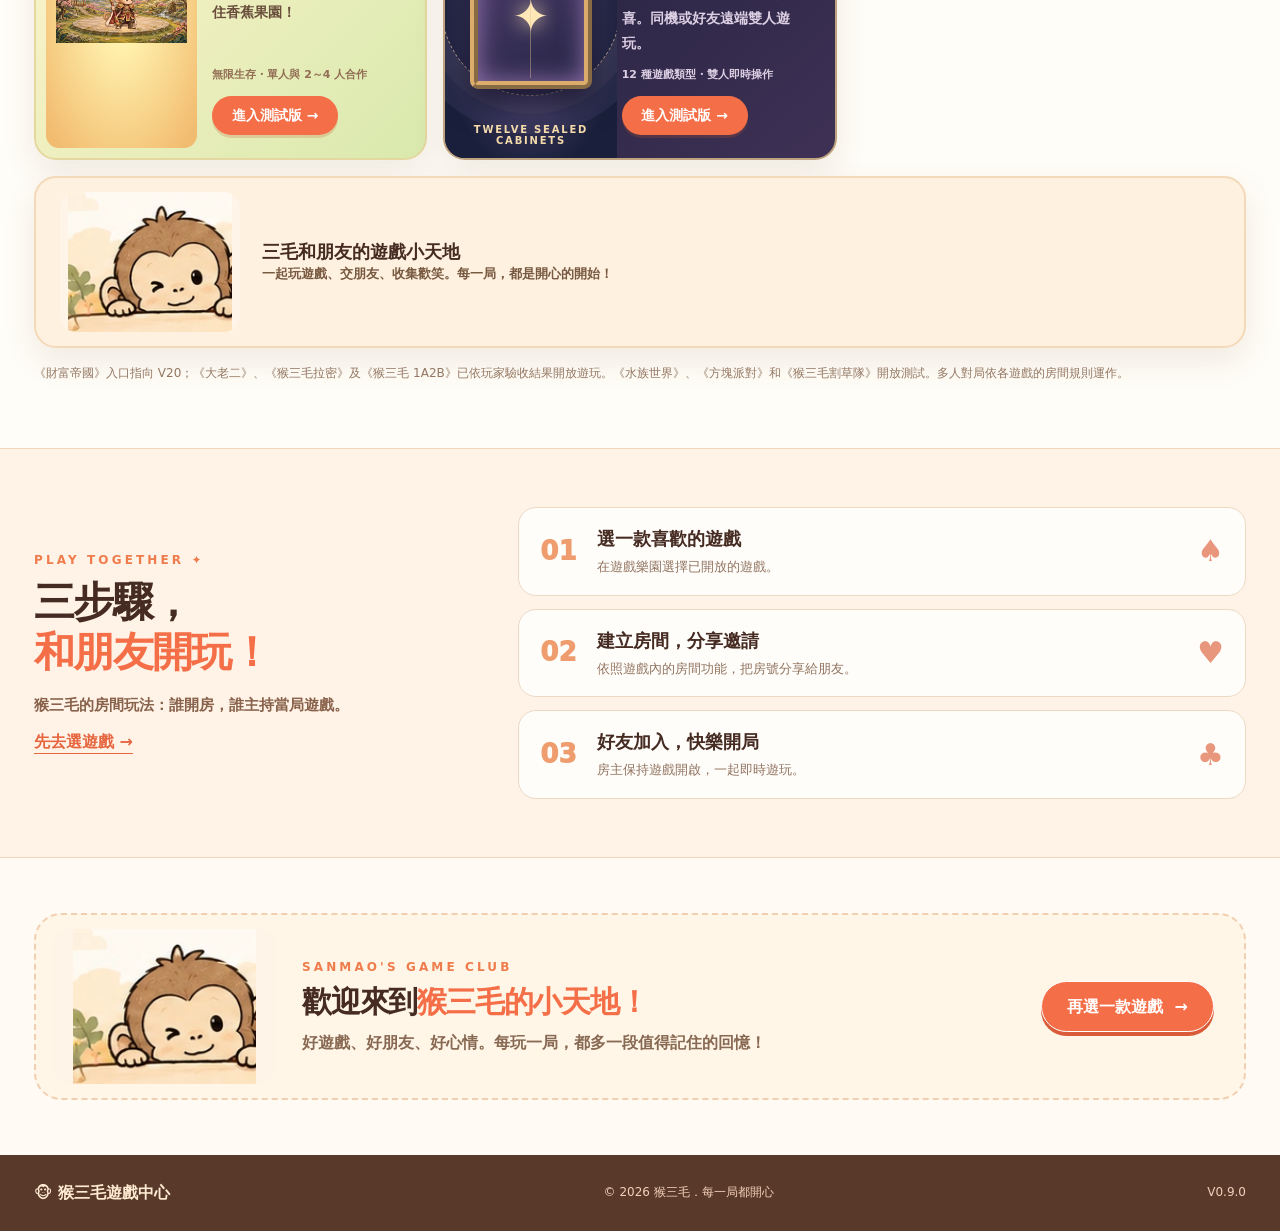
==== commit 8a989183: "chore: game center v0.9.0 with 12-genre mystery arcade entry" ====
--- a/index.html
+++ b/index.html
@@ -75,7 +75,7 @@
   </div></section>
   <section class="club-section" id="club" aria-labelledby="club-title"><div class="page-container club-wrap"><img src="assets/club-welcome.webp" alt="猴三毛探出頭歡迎大家來遊戲中心" loading="lazy" width="172" height="146"><div><p class="section-eyebrow">SANMAO'S GAME CLUB</p><h2 id="club-title">歡迎來到<span>猴三毛的小天地！</span></h2><p>好遊戲、好朋友、好心情。每玩一局，都多一段值得記住的回憶！</p></div><a class="cta cta-primary" href="#games">再選一款遊戲 <span aria-hidden="true">→</span></a></div></section>
 </main>
-<footer class="footer"><div class="page-container footer-content"><a href="#top" class="footer-brand">🐵 猴三毛遊戲中心</a><small>© <span id="year">2026</span> 猴三毛．每一局都開心</small><small id="build-version">V0.8.9</small></div></footer>
-<script defer src="./assets/games.js?v=089"></script>
+<footer class="footer"><div class="page-container footer-content"><a href="#top" class="footer-brand">🐵 猴三毛遊戲中心</a><small>© <span id="year">2026</span> 猴三毛．每一局都開心</small><small id="build-version">V0.9.0</small></div></footer>
+<script defer src="./assets/games.js?v=090"></script>
 <script defer src="./assets/site.js?v=089"></script>
 </body></html>
